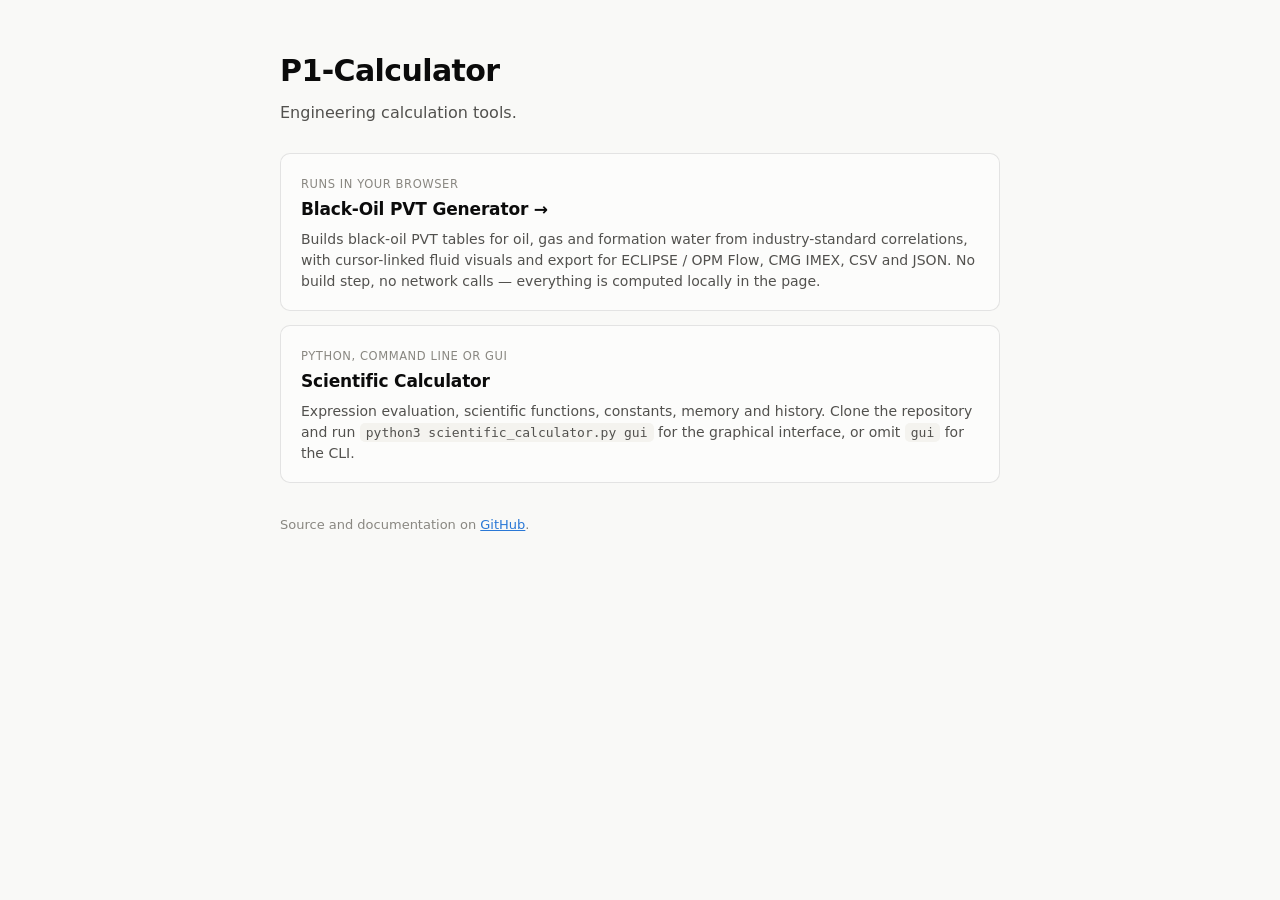
==== index.html @ a253b422 "Add GitHub Pages deployment - index.html: a small landing page at the repository root, so the site  " ====
<!DOCTYPE html>
<html lang="en">
<head>
<meta charset="utf-8">
<meta name="viewport" content="width=device-width, initial-scale=1">
<title>P1-Calculator</title>
<meta name="description" content="Engineering calculation tools: a black-oil PVT correlation generator and a scientific calculator.">
<link rel="stylesheet" href="pvt/css/app.css">
<style>
  .home { max-width: 760px; margin: 0 auto; padding: 48px 20px 64px; }
  .home h1 { font-size: 30px; letter-spacing: -0.02em; }
  .home > p.lede { color: var(--text-secondary); margin-top: 8px; font-size: 16px; }
  .cards { display: grid; gap: 14px; margin-top: 28px; }
  .card {
    display: block; background: var(--surface-1); border: 1px solid var(--border);
    border-radius: var(--radius); padding: 18px 20px; text-decoration: none; color: inherit;
  }
  a.card:hover { border-color: var(--accent); }
  .card h2 { font-size: 17px; }
  .card p { color: var(--text-secondary); font-size: 14px; margin-top: 6px; }
  .card code {
    font-family: var(--mono); font-size: 13px; background: var(--surface-2);
    padding: 2px 6px; border-radius: 5px;
  }
  .tag {
    display: inline-block; font-size: 11.5px; letter-spacing: 0.05em; text-transform: uppercase;
    color: var(--text-muted); margin-bottom: 4px;
  }
  .home footer { margin-top: 32px; color: var(--text-muted); font-size: 13px; }
</style>
</head>
<body>
<main class="home">
  <h1>P1-Calculator</h1>
  <p class="lede">Engineering calculation tools.</p>

  <div class="cards">
    <a class="card" href="pvt/">
      <span class="tag">Runs in your browser</span>
      <h2>Black-Oil PVT Generator &rarr;</h2>
      <p>
        Builds black-oil PVT tables for oil, gas and formation water from industry-standard
        correlations, with cursor-linked fluid visuals and export for ECLIPSE / OPM Flow,
        CMG IMEX, CSV and JSON. No build step, no network calls &mdash; everything is
        computed locally in the page.
      </p>
    </a>

    <div class="card">
      <span class="tag">Python, command line or GUI</span>
      <h2>Scientific Calculator</h2>
      <p>
        Expression evaluation, scientific functions, constants, memory and history.
        Clone the repository and run <code>python3 scientific_calculator.py gui</code>
        for the graphical interface, or omit <code>gui</code> for the CLI.
      </p>
    </div>
  </div>

  <footer>
    Source and documentation on
    <a href="https://github.com/authorankaj-glitch/P1-Calculator">GitHub</a>.
  </footer>
</main>
</body>
</html>
---- pvt/css/app.css ----
/* ------------------------------------------------------------------ *
 * Black-oil PVT tool -- styles
 * Colour tokens follow a validated categorical palette; the dark set is
 * stepped for the dark surface rather than flipped from the light one.
 * ------------------------------------------------------------------ */
:root {
  color-scheme: light;
  --surface-1: #fcfcfb;
  --surface-2: #f4f3ef;
  --page: #f9f9f7;
  --text-primary: #0b0b0b;
  --text-secondary: #52514e;
  --text-muted: #898781;
  --grid: #e1e0d9;
  --axis: #c3c2b7;
  --border: rgba(11, 11, 11, 0.10);
  --accent: #2a78d6;
  --accent-ink: #ffffff;
  --warning: #fab219;
  --critical: #d03b3b;
  --good: #0ca30c;
  --slot-1: #2a78d6;  /* oil     */
  --slot-2: #eb6834;  /* gas     */
  --slot-3: #1baf7a;  /* water   */
  --slot-4: #eda100;
  --slot-5: #e87ba4;
  --slot-6: #008300;
  --slot-7: #4a3aa7;
  --slot-8: #e34948;
  --radius: 10px;
  --mono: ui-monospace, SFMono-Regular, Menlo, Consolas, monospace;
}
@media (prefers-color-scheme: dark) {
  :root:where(:not([data-theme="light"])) {
    color-scheme: dark;
    --surface-1: #1a1a19;
    --surface-2: #232321;
    --page: #0d0d0d;
    --text-primary: #ffffff;
    --text-secondary: #c3c2b7;
    --text-muted: #898781;
    --grid: #2c2c2a;
    --axis: #383835;
    --border: rgba(255, 255, 255, 0.10);
    --accent: #3987e5;
    --slot-1: #3987e5;
    --slot-2: #d95926;
    --slot-3: #199e70;
    --slot-4: #c98500;
    --slot-5: #d55181;
    --slot-6: #008300;
    --slot-7: #9085e9;
    --slot-8: #e66767;
  }
}
:root[data-theme="dark"] {
  color-scheme: dark;
  --surface-1: #1a1a19;
  --surface-2: #232321;
  --page: #0d0d0d;
  --text-primary: #ffffff;
  --text-secondary: #c3c2b7;
  --text-muted: #898781;
  --grid: #2c2c2a;
  --axis: #383835;
  --border: rgba(255, 255, 255, 0.10);
  --accent: #3987e5;
  --slot-1: #3987e5;
  --slot-2: #d95926;
  --slot-3: #199e70;
  --slot-4: #c98500;
  --slot-5: #d55181;
  --slot-6: #008300;
  --slot-7: #9085e9;
  --slot-8: #e66767;
}

* { box-sizing: border-box; }
html, body { margin: 0; padding: 0; }
body {
  background: var(--page);
  color: var(--text-primary);
  font: 15px/1.5 system-ui, -apple-system, "Segoe UI", sans-serif;
  -webkit-font-smoothing: antialiased;
}
h1, h2, h3, h4 { margin: 0; font-weight: 600; letter-spacing: -0.01em; }
p { margin: 0; }
a { color: var(--accent); }

/* ---------- header ---------- */
.topbar {
  display: flex; align-items: center; gap: 16px; flex-wrap: wrap;
  padding: 14px 20px;
  background: var(--surface-1);
  border-bottom: 1px solid var(--border);
  position: sticky; top: 0; z-index: 20;
}
.brand { display: flex; flex-direction: column; margin-right: auto; }
.brand h1 { font-size: 17px; }
.brand span { font-size: 12.5px; color: var(--text-secondary); }
.topbar-actions { display: flex; gap: 8px; align-items: center; }

/* ---------- controls ---------- */
button, select, input {
  font: inherit; color: inherit;
  background: var(--surface-1);
  border: 1px solid var(--border);
  border-radius: 8px;
  padding: 7px 10px;
}
input, select { width: 100%; }
input:focus-visible, select:focus-visible, button:focus-visible, svg:focus-visible {
  outline: 2px solid var(--accent); outline-offset: 2px;
}
button { cursor: pointer; background: var(--surface-2); white-space: nowrap; }
button:hover { border-color: var(--axis); }
button.primary { background: var(--accent); color: var(--accent-ink); border-color: transparent; font-weight: 600; }
button.ghost { background: transparent; }
.seg { display: inline-flex; border: 1px solid var(--border); border-radius: 8px; overflow: hidden; }
.seg button { border: 0; border-radius: 0; background: transparent; padding: 6px 12px; font-size: 13px; }
.seg button[aria-pressed="true"] { background: var(--accent); color: var(--accent-ink); font-weight: 600; }

/* ---------- layout ---------- */
.layout {
  display: grid; grid-template-columns: minmax(300px, 360px) minmax(0, 1fr);
  gap: 18px; padding: 18px 20px 48px; align-items: start;
  max-width: 1500px; margin: 0 auto;
}
@media (max-width: 960px) { .layout { grid-template-columns: 1fr; padding: 14px 16px 40px; } }

.panel {
  background: var(--surface-1);
  border: 1px solid var(--border);
  border-radius: var(--radius);
  padding: 14px;
}
.sidebar { position: sticky; top: 74px; max-height: calc(100vh - 92px); overflow-y: auto; }
@media (max-width: 960px) { .sidebar { position: static; max-height: none; } }

fieldset { border: 0; margin: 0 0 6px; padding: 0; }
fieldset > legend {
  font-size: 11.5px; font-weight: 700; letter-spacing: 0.07em; text-transform: uppercase;
  color: var(--text-muted); padding: 12px 0 8px;
}
.field { display: grid; grid-template-columns: 1fr 108px; gap: 8px; align-items: center; margin-bottom: 8px; }
.field > label { font-size: 13.5px; color: var(--text-secondary); }
.field.wide { grid-template-columns: 1fr; gap: 4px; }
.field .unit { font-size: 12px; color: var(--text-muted); }
.hint { font-size: 12px; color: var(--text-muted); margin: 2px 0 10px; }

/* ---------- tabs ---------- */
.tabs { display: flex; gap: 4px; flex-wrap: wrap; margin-bottom: 14px; }
.tabs button {
  background: transparent; border: 1px solid transparent; border-radius: 8px;
  padding: 7px 12px; color: var(--text-secondary); font-size: 14px;
}
.tabs button[aria-selected="true"] {
  background: var(--surface-1); border-color: var(--border);
  color: var(--text-primary); font-weight: 600;
}

/* ---------- stat tiles ---------- */
.tiles { display: grid; grid-template-columns: repeat(auto-fit, minmax(168px, 1fr)); gap: 10px; margin-bottom: 16px; }
.tile { background: var(--surface-1); border: 1px solid var(--border); border-radius: var(--radius); padding: 12px 14px; }
.tile .label { font-size: 12.5px; color: var(--text-secondary); }
.tile .value { font-size: 23px; font-weight: 600; margin-top: 2px; letter-spacing: -0.02em; white-space: nowrap; }
.tile .value small { font-size: 13px; font-weight: 500; color: var(--text-secondary); margin-left: 4px; }
.tile.hero .value { font-size: 40px; }

/* ---------- charts ---------- */
.chart-grid { display: grid; grid-template-columns: repeat(auto-fit, minmax(380px, 1fr)); gap: 14px; }
@media (max-width: 720px) { .chart-grid { grid-template-columns: 1fr; } }
.chart {
  background: var(--surface-1); border: 1px solid var(--border);
  border-radius: var(--radius); padding: 12px 12px 6px;
}
.chart-head h3 { font-size: 14.5px; }
.chart-sub { font-size: 12px; color: var(--text-secondary); margin-top: 2px; }
.chart-plot { position: relative; margin-top: 6px; }
.chart svg { display: block; width: 100%; height: auto; touch-action: none; }
.grid { stroke: var(--grid); stroke-width: 1; }
.axis { stroke: var(--axis); stroke-width: 1; }
.tick { fill: var(--text-muted); font-size: 11px; font-variant-numeric: tabular-nums; }
.axis-label { fill: var(--text-secondary); font-size: 11.5px; }
.marker-line { stroke: var(--axis); stroke-width: 1; }
.marker-label { fill: var(--text-secondary); font-size: 11px; font-weight: 600; }
.end-label { fill: var(--text-secondary); font-size: 11.5px; }
.crosshair { stroke: var(--axis); stroke-width: 1; pointer-events: none; }
.series-line { fill: none; stroke-width: 2; stroke-linejoin: round; stroke-linecap: round; }
.series-dot, .hover-dot { stroke: var(--surface-1); stroke-width: 2; pointer-events: none; }
.slot-1 { stroke: var(--slot-1); } .slot-1.series-dot, .slot-1.hover-dot { fill: var(--slot-1); }
.slot-2 { stroke: var(--slot-2); } .slot-2.series-dot, .slot-2.hover-dot { fill: var(--slot-2); }
.slot-3 { stroke: var(--slot-3); } .slot-3.series-dot, .slot-3.hover-dot { fill: var(--slot-3); }
.slot-4 { stroke: var(--slot-4); } .slot-4.series-dot, .slot-4.hover-dot { fill: var(--slot-4); }
.slot-5 { stroke: var(--slot-5); } .slot-5.series-dot, .slot-5.hover-dot { fill: var(--slot-5); }
.slot-6 { stroke: var(--slot-6); } .slot-6.series-dot, .slot-6.hover-dot { fill: var(--slot-6); }
.slot-7 { stroke: var(--slot-7); } .slot-7.series-dot, .slot-7.hover-dot { fill: var(--slot-7); }
.slot-8 { stroke: var(--slot-8); } .slot-8.series-dot, .slot-8.hover-dot { fill: var(--slot-8); }

.legend { display: flex; flex-wrap: wrap; gap: 6px 14px; list-style: none; margin: 8px 0 0; padding: 0; }
.legend li { display: flex; align-items: center; gap: 6px; font-size: 12px; color: var(--text-secondary); }
.legend-key { width: 14px; height: 2px; border-radius: 1px; display: inline-block; }
.legend-key.slot-1 { background: var(--slot-1); } .legend-key.slot-2 { background: var(--slot-2); }
.legend-key.slot-3 { background: var(--slot-3); } .legend-key.slot-4 { background: var(--slot-4); }
.legend-key.slot-5 { background: var(--slot-5); } .legend-key.slot-6 { background: var(--slot-6); }
.legend-key.slot-7 { background: var(--slot-7); } .legend-key.slot-8 { background: var(--slot-8); }

.chart-tip {
  position: absolute; pointer-events: none; z-index: 5;
  background: var(--surface-1); border: 1px solid var(--border);
  border-radius: 8px; padding: 7px 9px; min-width: 150px;
  box-shadow: 0 6px 20px rgba(0, 0, 0, 0.14);
  font-size: 12px;
}
.tip-head { color: var(--text-secondary); margin-bottom: 4px; font-variant-numeric: tabular-nums; }
.tip-row { display: flex; align-items: center; gap: 6px; }
.tip-row strong { font-variant-numeric: tabular-nums; }
.tip-name { color: var(--text-secondary); }
.tip-key { width: 12px; height: 2px; border-radius: 1px; }
.tip-key.slot-1 { background: var(--slot-1); } .tip-key.slot-2 { background: var(--slot-2); }
.tip-key.slot-3 { background: var(--slot-3); } .tip-key.slot-4 { background: var(--slot-4); }
.tip-key.slot-5 { background: var(--slot-5); } .tip-key.slot-6 { background: var(--slot-6); }
.tip-key.slot-7 { background: var(--slot-7); } .tip-key.slot-8 { background: var(--slot-8); }

/* ---------- tables ---------- */
.table-wrap { overflow-x: auto; border: 1px solid var(--border); border-radius: var(--radius); background: var(--surface-1); }
table { border-collapse: collapse; width: 100%; font-size: 13px; }
th, td { padding: 7px 10px; text-align: right; white-space: nowrap; font-variant-numeric: tabular-nums; }
th {
  position: sticky; top: 0; background: var(--surface-2); color: var(--text-secondary);
  font-weight: 600; font-size: 11.5px; text-align: right; border-bottom: 1px solid var(--border);
}
th:first-child, td:first-child { text-align: left; }
tbody tr:nth-child(even) { background: color-mix(in srgb, var(--surface-2) 55%, transparent); }
tbody tr.is-pb { box-shadow: inset 2px 0 0 var(--accent); }
tbody tr.is-pb td { font-weight: 600; }
caption { caption-side: top; text-align: left; padding: 10px; color: var(--text-secondary); font-size: 12.5px; }

/* ---------- notices ---------- */
.notice {
  display: flex; gap: 10px; align-items: flex-start;
  border: 1px solid var(--border); border-radius: var(--radius);
  padding: 10px 12px; margin-bottom: 10px; font-size: 13px;
  background: var(--surface-1); color: var(--text-secondary);
}
.notice .icon { flex: none; font-weight: 700; }
.notice.warn { border-left: 3px solid var(--warning); }
.notice.error { border-left: 3px solid var(--critical); color: var(--text-primary); }
.notice.info { border-left: 3px solid var(--accent); }
.notice.ok { border-left: 3px solid var(--good); }

/* ---------- export ---------- */
.export-bar { display: flex; gap: 10px; flex-wrap: wrap; align-items: end; margin-bottom: 12px; }
.export-bar .field { margin: 0; grid-template-columns: 1fr; width: 190px; }
pre.preview {
  background: var(--surface-1); border: 1px solid var(--border); border-radius: var(--radius);
  padding: 12px; overflow: auto; max-height: 62vh; font-family: var(--mono);
  font-size: 12px; line-height: 1.45; color: var(--text-primary); margin: 0;
}
.sr-only {
  position: absolute; width: 1px; height: 1px; padding: 0; margin: -1px;
  overflow: hidden; clip: rect(0 0 0 0); white-space: nowrap; border: 0;
}
footer.foot { color: var(--text-muted); font-size: 12px; padding: 0 20px 28px; max-width: 1500px; margin: 0 auto; }

/* ------------------------------------------------------------------ *
 * Cursor-linked fluid visuals
 * ------------------------------------------------------------------ */
.cursor-bar {
  display: flex; align-items: center; gap: 12px; flex-wrap: wrap;
  background: var(--surface-1); border: 1px solid var(--border);
  border-radius: var(--radius); padding: 10px 14px; margin-bottom: 14px;
}
.cursor-bar label { font-size: 13px; color: var(--text-secondary); white-space: nowrap; }
.cursor-bar input[type="range"] { flex: 1 1 220px; min-width: 160px; accent-color: var(--accent); padding: 0; }
.cursor-bar output {
  font-variant-numeric: tabular-nums; font-weight: 600; min-width: 128px;
  font-size: 14px;
}
.cursor-bar .state-chip {
  font-size: 12px; padding: 3px 9px; border-radius: 999px;
  border: 1px solid var(--border); color: var(--text-secondary); white-space: nowrap;
}
.cursor-bar .state-chip.two-phase { border-color: var(--slot-2); color: var(--slot-2); }

.barrel-wrap, .phase-wrap { margin-top: 6px; }
.barrel-svg, .phase-svg { display: block; width: 100%; height: auto; }
.phase-svg { cursor: ns-resize; touch-action: none; }

/* barrel */
.barrel-oil { fill: var(--slot-1); opacity: 0.85; }
.barrel-gas { fill: var(--slot-2); opacity: 0.22; }
.gas-specks circle { fill: var(--slot-2); opacity: 0.55; }
.barrel-shell, .barrel-rim { fill: none; stroke: var(--axis); stroke-width: 2; }
.barrel-hoops path { fill: none; stroke: var(--axis); stroke-width: 3.5; opacity: 0.4; }
.barrel-meniscus { fill: none; stroke: var(--slot-2); stroke-width: 2; }
.speck { fill: var(--slot-2); }
.bubble circle { fill: var(--slot-2); opacity: 0.8; }
.bubble { animation-name: bubble-rise; animation-timing-function: linear; animation-iteration-count: infinite; }
@keyframes bubble-rise {
  from { transform: translateY(292px); opacity: 0; }
  12%  { opacity: 1; }
  88%  { opacity: 1; }
  to   { transform: translateY(34px); opacity: 0; }
}
@media (prefers-reduced-motion: reduce) {
  .bubble { animation: none; transform: translateY(var(--y, 160px)); }
}
.barrel-label { fill: var(--text-primary); font-size: 13px; font-weight: 600; }
.barrel-sublabel { fill: var(--text-secondary); font-size: 11.5px; }
.barrel-state { fill: var(--text-secondary); font-size: 12px; }
.key-swatch.key-oil { fill: var(--slot-1); }
.key-swatch.key-gas { fill: var(--slot-2); }

.readout { display: grid; grid-template-columns: 1fr auto; gap: 3px 12px; margin: 4px 0 8px; }
.readout dt { font-size: 12.5px; color: var(--text-secondary); }
.readout dd { margin: 0; font-size: 12.5px; font-variant-numeric: tabular-nums; text-align: right; }

/* phase diagram */
.phase-fill { fill: var(--slot-1); opacity: 0.10; }
.bubble-line { fill: none; stroke: var(--slot-1); stroke-width: 2; stroke-linejoin: round; }
.dew-line { fill: none; stroke: var(--slot-2); stroke-width: 2; stroke-linejoin: round; }
.quality-line { fill: none; stroke: var(--text-muted); stroke-width: 1; opacity: 0.5; }
.quality-label { fill: var(--text-muted); font-size: 10px; }
.critical-dot { fill: var(--text-primary); stroke: var(--surface-1); stroke-width: 2; }
.phase-annot { fill: var(--text-secondary); font-size: 11px; }
.region-label { fill: var(--text-secondary); font-size: 12px; font-weight: 600; }
.region-sublabel { fill: var(--text-muted); font-size: 11px; }
.isotherm { stroke: var(--axis); stroke-width: 1; }
.isotherm-track { stroke: var(--text-muted); stroke-width: 5; opacity: 0.22; stroke-linecap: round; }
.pb-dot { fill: var(--text-secondary); stroke: var(--surface-1); stroke-width: 2; }
.cursor-dot { stroke: var(--surface-1); stroke-width: 2; }
.cursor-dot.is-liquid { fill: var(--slot-1); }
.cursor-dot.is-twophase { fill: var(--slot-2); }
.cursor-halo { stroke: none; opacity: 0.22; }
.cursor-halo.is-liquid { fill: var(--slot-1); }
.cursor-halo.is-twophase { fill: var(--slot-2); }
.cursor-chip { fill: var(--surface-1); }
.cursor-label { fill: var(--text-primary); font-size: 12.5px; font-weight: 600; font-variant-numeric: tabular-nums; }
.cursor-sublabel { fill: var(--text-secondary); font-size: 11px; }
.legend-key.key-bubble-line { background: var(--slot-1); }
.legend-key.key-dew-line { background: var(--slot-2); }
.legend-key.key-quality-line { background: var(--text-muted); }
.phase-note { margin-top: 6px; }
/* labels sitting on the filled envelope get a surface-coloured halo so they
   stay legible without a box */
.halo-text { paint-order: stroke; stroke: var(--surface-1); stroke-width: 3.5; stroke-linejoin: round; }
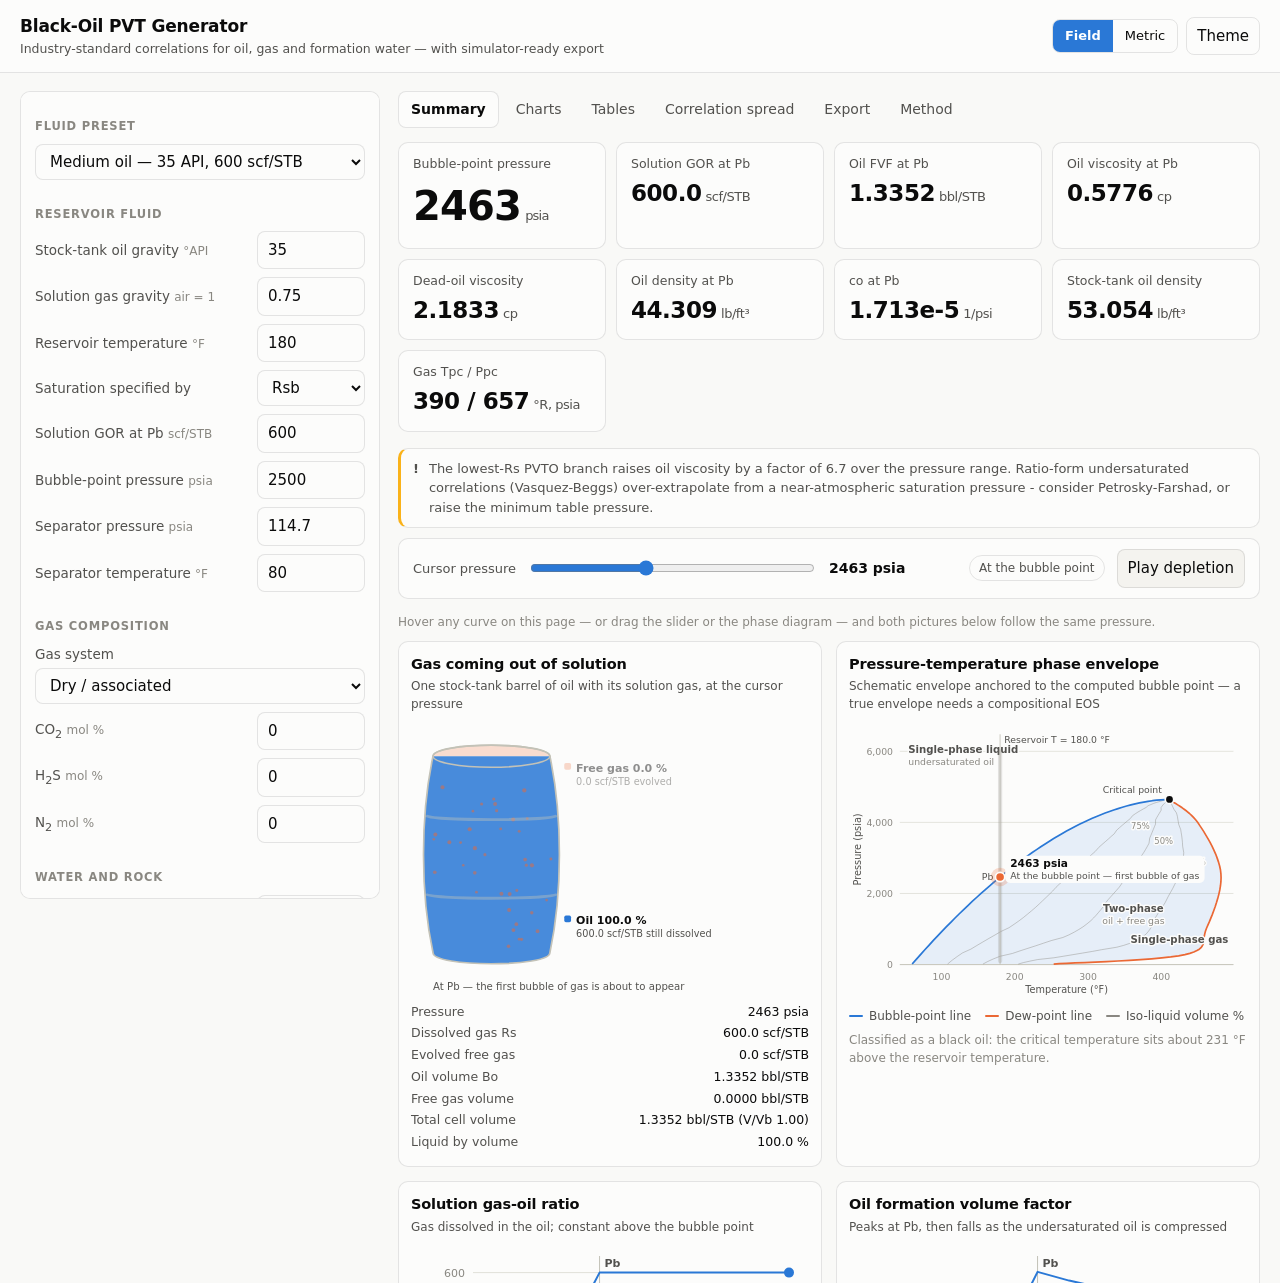
==== commit 2c87dbb4: "Remove the scientific calculator and refocus the repository on PVT The repository is being renamed t" ====
--- a/index.html
+++ b/index.html
@@ -3,64 +3,22 @@
 <head>
 <meta charset="utf-8">
 <meta name="viewport" content="width=device-width, initial-scale=1">
-<title>P1-Calculator</title>
-<meta name="description" content="Engineering calculation tools: a black-oil PVT correlation generator and a scientific calculator.">
+<title>PVT Correlation Generator</title>
+<meta name="description" content="Black-oil PVT correlation generator for oil, gas and formation water, with simulator-ready export.">
+<meta http-equiv="refresh" content="0; url=pvt/">
+<link rel="canonical" href="pvt/">
 <link rel="stylesheet" href="pvt/css/app.css">
 <style>
-  .home { max-width: 760px; margin: 0 auto; padding: 48px 20px 64px; }
-  .home h1 { font-size: 30px; letter-spacing: -0.02em; }
-  .home > p.lede { color: var(--text-secondary); margin-top: 8px; font-size: 16px; }
-  .cards { display: grid; gap: 14px; margin-top: 28px; }
-  .card {
-    display: block; background: var(--surface-1); border: 1px solid var(--border);
-    border-radius: var(--radius); padding: 18px 20px; text-decoration: none; color: inherit;
-  }
-  a.card:hover { border-color: var(--accent); }
-  .card h2 { font-size: 17px; }
-  .card p { color: var(--text-secondary); font-size: 14px; margin-top: 6px; }
-  .card code {
-    font-family: var(--mono); font-size: 13px; background: var(--surface-2);
-    padding: 2px 6px; border-radius: 5px;
-  }
-  .tag {
-    display: inline-block; font-size: 11.5px; letter-spacing: 0.05em; text-transform: uppercase;
-    color: var(--text-muted); margin-bottom: 4px;
-  }
-  .home footer { margin-top: 32px; color: var(--text-muted); font-size: 13px; }
+  .redirect { max-width: 560px; margin: 0 auto; padding: 96px 20px; text-align: center; }
+  .redirect h1 { font-size: 22px; letter-spacing: -0.02em; }
+  .redirect p { color: var(--text-secondary); margin-top: 10px; }
+  .redirect a { font-weight: 600; }
 </style>
 </head>
 <body>
-<main class="home">
-  <h1>P1-Calculator</h1>
-  <p class="lede">Engineering calculation tools.</p>
-
-  <div class="cards">
-    <a class="card" href="pvt/">
-      <span class="tag">Runs in your browser</span>
-      <h2>Black-Oil PVT Generator &rarr;</h2>
-      <p>
-        Builds black-oil PVT tables for oil, gas and formation water from industry-standard
-        correlations, with cursor-linked fluid visuals and export for ECLIPSE / OPM Flow,
-        CMG IMEX, CSV and JSON. No build step, no network calls &mdash; everything is
-        computed locally in the page.
-      </p>
-    </a>
-
-    <div class="card">
-      <span class="tag">Python, command line or GUI</span>
-      <h2>Scientific Calculator</h2>
-      <p>
-        Expression evaluation, scientific functions, constants, memory and history.
-        Clone the repository and run <code>python3 scientific_calculator.py gui</code>
-        for the graphical interface, or omit <code>gui</code> for the CLI.
-      </p>
-    </div>
-  </div>
-
-  <footer>
-    Source and documentation on
-    <a href="https://github.com/authorankaj-glitch/P1-Calculator">GitHub</a>.
-  </footer>
+<main class="redirect">
+  <h1>PVT Correlation Generator</h1>
+  <p>Taking you to the tool&hellip; if nothing happens, <a href="pvt/">open it here</a>.</p>
 </main>
 </body>
 </html>
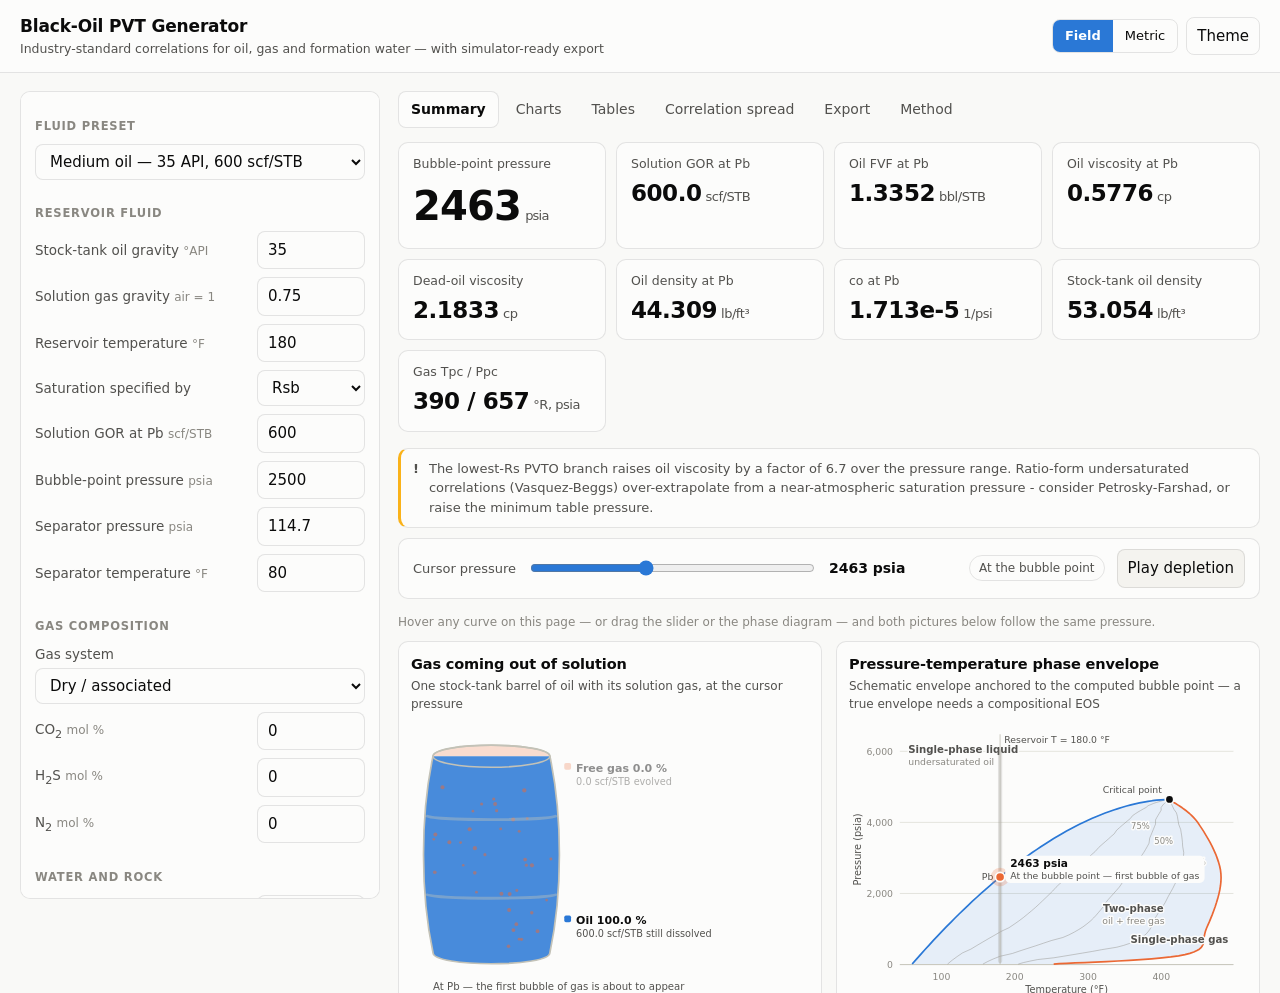
==== commit 48b2dd51: "Name the project Black-Oil PVT Generator throughout The page already carried that name; the reposito" ====
--- a/index.html
+++ b/index.html
@@ -3,7 +3,7 @@
 <head>
 <meta charset="utf-8">
 <meta name="viewport" content="width=device-width, initial-scale=1">
-<title>PVT Correlation Generator</title>
+<title>Black-Oil PVT Generator</title>
 <meta name="description" content="Black-oil PVT correlation generator for oil, gas and formation water, with simulator-ready export.">
 <meta http-equiv="refresh" content="0; url=pvt/">
 <link rel="canonical" href="pvt/">
@@ -17,7 +17,7 @@
 </head>
 <body>
 <main class="redirect">
-  <h1>PVT Correlation Generator</h1>
+  <h1>Black-Oil PVT Generator</h1>
   <p>Taking you to the tool&hellip; if nothing happens, <a href="pvt/">open it here</a>.</p>
 </main>
 </body>
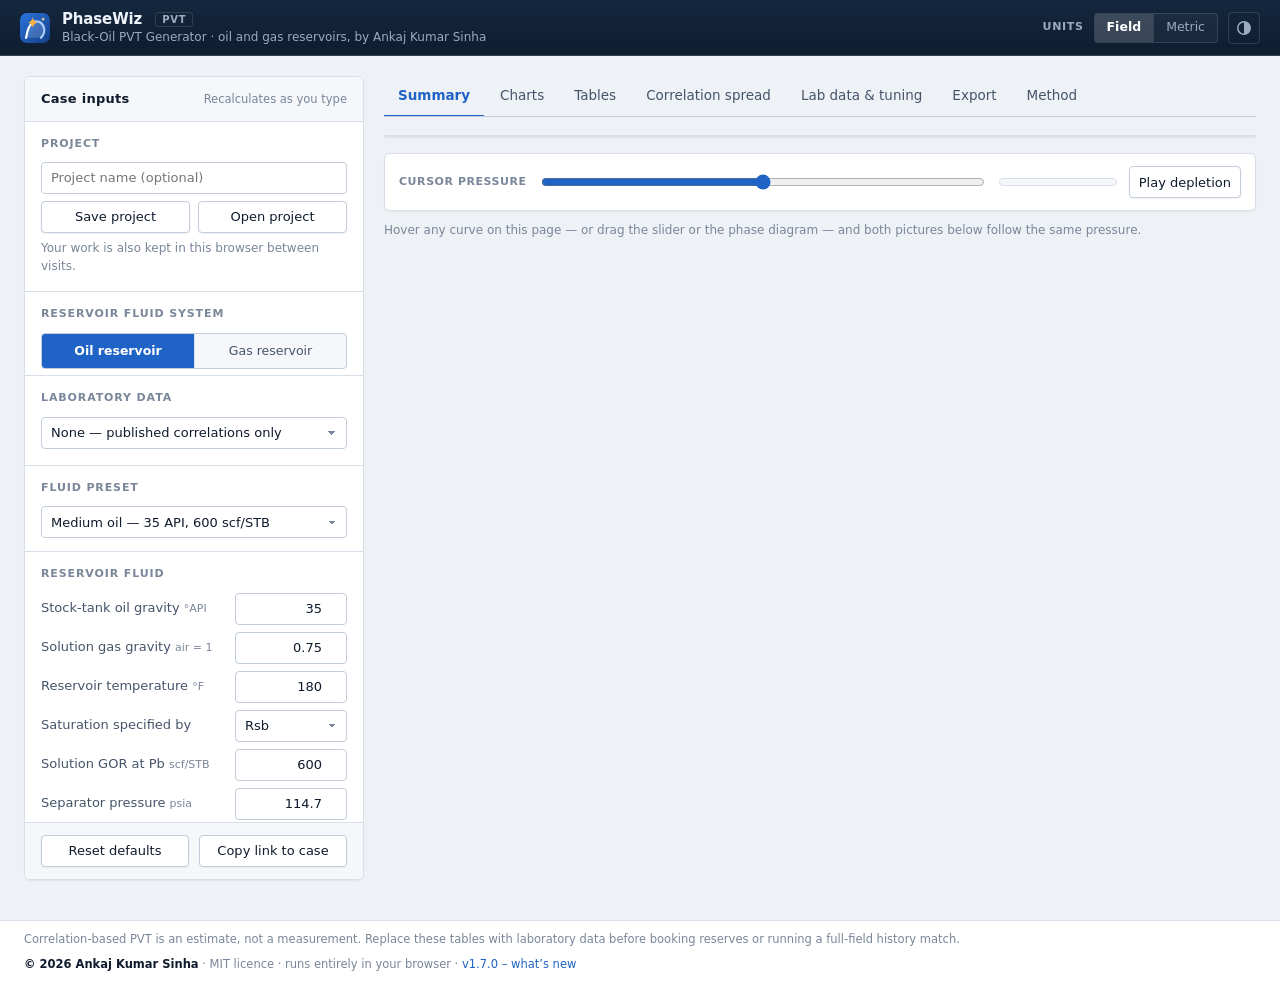
==== commit d2331a4d: "Rename to PhaseWiz with a new logo (v1.7.0) - The tool is PhaseWiz, with "Black-Oil PVT Generator" a" ====
--- a/index.html
+++ b/index.html
@@ -3,13 +3,15 @@
 <head>
 <meta charset="utf-8">
 <meta name="viewport" content="width=device-width, initial-scale=1">
-<title>Black-Oil PVT Generator</title>
+<title>PhaseWiz – Black-Oil PVT Generator</title>
 <meta name="description" content="Black-oil PVT correlation generator for oil, gas and formation water, with simulator-ready export.">
 <meta http-equiv="refresh" content="0; url=pvt/">
 <link rel="canonical" href="pvt/">
+<link rel="icon" type="image/svg+xml" href="pvt/favicon.svg">
 <link rel="stylesheet" href="pvt/css/app.css">
 <style>
   .redirect { max-width: 560px; margin: 0 auto; padding: 96px 20px; text-align: center; }
+  .redirect img { display: block; margin: 0 auto 14px; }
   .redirect h1 { font-size: 22px; letter-spacing: -0.02em; }
   .redirect p { color: var(--text-secondary); margin-top: 10px; }
   .redirect a { font-weight: 600; }
@@ -17,7 +19,9 @@
 </head>
 <body>
 <main class="redirect">
-  <h1>Black-Oil PVT Generator</h1>
+  <img src="pvt/favicon.svg" width="56" height="56" alt="">
+  <h1>PhaseWiz</h1>
+  <p>Black-Oil PVT Generator</p>
   <p>Taking you to the tool&hellip; if nothing happens, <a href="pvt/">open it here</a>.</p>
 </main>
 </body>
--- a/pvt/css/app.css
+++ b/pvt/css/app.css
@@ -1,24 +1,43 @@
 /* ------------------------------------------------------------------ *
  * Black-oil PVT tool -- styles
- * Colour tokens follow a validated categorical palette; the dark set is
- * stepped for the dark surface rather than flipped from the light one.
+ *
+ * Engineering-software look: a dark brand bar, a cool slate neutral
+ * scale, crisp 1px borders, compact controls and tabular numerals.
+ * The chart colour slots follow a validated categorical palette; the
+ * dark set is stepped for the dark surface rather than flipped from
+ * the light one. UI chrome (accent, brand bar) is separate from the
+ * chart slots so restyling the frame never changes a data colour.
  * ------------------------------------------------------------------ */
 :root {
   color-scheme: light;
-  --surface-1: #fcfcfb;
-  --surface-2: #f4f3ef;
-  --page: #f9f9f7;
-  --text-primary: #0b0b0b;
-  --text-secondary: #52514e;
-  --text-muted: #898781;
-  --grid: #e1e0d9;
-  --axis: #c3c2b7;
-  --border: rgba(11, 11, 11, 0.10);
-  --accent: #2a78d6;
+  /* neutrals (cool slate) */
+  --page: #eef1f5;
+  --surface-1: #ffffff;
+  --surface-2: #f5f7fa;
+  --surface-3: #e9edf3;
+  --text-primary: #0f1b2d;
+  --text-secondary: #46546a;
+  --text-muted: #7a8699;
+  --grid: #e4e9f0;
+  --axis: #c1cad6;
+  --border: #d9dfe8;
+  --border-strong: #c3ccd9;
+  /* UI accent */
+  --accent: #1f63c6;
+  --accent-hover: #1a55ab;
   --accent-ink: #ffffff;
-  --warning: #fab219;
+  --accent-soft: rgba(31, 99, 198, 0.10);
+  /* brand bar (stays dark in both themes) */
+  --brand-bg: #0e1c2f;
+  --brand-bg-2: #15283f;
+  --brand-ink: #eef3fa;
+  --brand-muted: #9aabc2;
+  --brand-line: rgba(255, 255, 255, 0.12);
+  /* status */
+  --warning: #e0a100;
   --critical: #d03b3b;
-  --good: #0ca30c;
+  --good: #16924a;
+  /* chart slots */
   --slot-1: #2a78d6;  /* oil     */
   --slot-2: #eb6834;  /* gas     */
   --slot-3: #1baf7a;  /* water   */
@@ -27,22 +46,39 @@
   --slot-6: #008300;
   --slot-7: #4a3aa7;
   --slot-8: #e34948;
-  --radius: 10px;
-  --mono: ui-monospace, SFMono-Regular, Menlo, Consolas, monospace;
+  /* shape */
+  --radius: 6px;
+  --radius-sm: 4px;
+  --shadow-1: 0 1px 2px rgba(15, 27, 45, 0.06);
+  --shadow-2: 0 8px 24px rgba(15, 27, 45, 0.14);
+  --topbar-h: 56px;
+  --control-h: 32px;
+  --sans: "Inter", "Segoe UI Variable", "Segoe UI", system-ui, -apple-system, "Helvetica Neue", Arial, sans-serif;
+  --mono: ui-monospace, "SF Mono", SFMono-Regular, Menlo, Consolas, monospace;
 }
 @media (prefers-color-scheme: dark) {
   :root:where(:not([data-theme="light"])) {
     color-scheme: dark;
-    --surface-1: #1a1a19;
-    --surface-2: #232321;
-    --page: #0d0d0d;
-    --text-primary: #ffffff;
-    --text-secondary: #c3c2b7;
-    --text-muted: #898781;
-    --grid: #2c2c2a;
-    --axis: #383835;
-    --border: rgba(255, 255, 255, 0.10);
-    --accent: #3987e5;
+    --page: #0a1018;
+    --surface-1: #111923;
+    --surface-2: #16202c;
+    --surface-3: #1c2735;
+    --text-primary: #e8edf4;
+    --text-secondary: #aab5c4;
+    --text-muted: #768396;
+    --grid: #1d2733;
+    --axis: #344255;
+    --border: #233042;
+    --border-strong: #2f3e53;
+    --accent: #4a90e8;
+    --accent-hover: #6aa4ee;
+    --accent-ink: #06121f;
+    --accent-soft: rgba(74, 144, 232, 0.14);
+    --brand-bg: #060b12;
+    --brand-bg-2: #0d1520;
+    --brand-line: rgba(255, 255, 255, 0.09);
+    --shadow-1: 0 1px 2px rgba(0, 0, 0, 0.4);
+    --shadow-2: 0 10px 28px rgba(0, 0, 0, 0.5);
     --slot-1: #3987e5;
     --slot-2: #d95926;
     --slot-3: #199e70;
@@ -55,16 +91,26 @@
 }
 :root[data-theme="dark"] {
   color-scheme: dark;
-  --surface-1: #1a1a19;
-  --surface-2: #232321;
-  --page: #0d0d0d;
-  --text-primary: #ffffff;
-  --text-secondary: #c3c2b7;
-  --text-muted: #898781;
-  --grid: #2c2c2a;
-  --axis: #383835;
-  --border: rgba(255, 255, 255, 0.10);
-  --accent: #3987e5;
+  --page: #0a1018;
+  --surface-1: #111923;
+  --surface-2: #16202c;
+  --surface-3: #1c2735;
+  --text-primary: #e8edf4;
+  --text-secondary: #aab5c4;
+  --text-muted: #768396;
+  --grid: #1d2733;
+  --axis: #344255;
+  --border: #233042;
+  --border-strong: #2f3e53;
+  --accent: #4a90e8;
+  --accent-hover: #6aa4ee;
+  --accent-ink: #06121f;
+  --accent-soft: rgba(74, 144, 232, 0.14);
+  --brand-bg: #060b12;
+  --brand-bg-2: #0d1520;
+  --brand-line: rgba(255, 255, 255, 0.09);
+  --shadow-1: 0 1px 2px rgba(0, 0, 0, 0.4);
+  --shadow-2: 0 10px 28px rgba(0, 0, 0, 0.5);
   --slot-1: #3987e5;
   --slot-2: #d95926;
   --slot-3: #199e70;
@@ -76,116 +122,240 @@
 }
 
 * { box-sizing: border-box; }
+/* author display rules (.field is a grid) would otherwise override the hidden attribute */
+[hidden] { display: none !important; }
 html, body { margin: 0; padding: 0; }
 body {
   background: var(--page);
   color: var(--text-primary);
-  font: 15px/1.5 system-ui, -apple-system, "Segoe UI", sans-serif;
+  font: 14px/1.5 var(--sans);
+  font-feature-settings: "cv11", "ss01";
   -webkit-font-smoothing: antialiased;
+  -moz-osx-font-smoothing: grayscale;
 }
 h1, h2, h3, h4 { margin: 0; font-weight: 600; letter-spacing: -0.01em; }
 p { margin: 0; }
 a { color: var(--accent); }
-
-/* ---------- header ---------- */
+code { font-family: var(--mono); font-size: 0.92em; background: var(--surface-3); padding: 0 4px; border-radius: 3px; }
+::selection { background: var(--accent-soft); }
+
+/* ---------- brand bar ---------- */
 .topbar {
-  display: flex; align-items: center; gap: 16px; flex-wrap: wrap;
-  padding: 14px 20px;
-  background: var(--surface-1);
-  border-bottom: 1px solid var(--border);
+  display: flex; align-items: center; gap: 16px;
+  height: var(--topbar-h); padding: 0 20px;
+  background: linear-gradient(180deg, var(--brand-bg-2), var(--brand-bg));
+  color: var(--brand-ink);
+  border-bottom: 1px solid var(--brand-line);
   position: sticky; top: 0; z-index: 20;
 }
-.brand { display: flex; flex-direction: column; margin-right: auto; }
-.brand h1 { font-size: 17px; }
-.brand span { font-size: 12.5px; color: var(--text-secondary); }
-.topbar-actions { display: flex; gap: 8px; align-items: center; }
+.brand { display: flex; align-items: center; gap: 12px; margin-right: auto; min-width: 0; }
+.brand-mark { flex: none; width: 30px; height: 30px; display: block; }
+.brand-text { display: flex; flex-direction: column; min-width: 0; }
+.brand h1 { font-size: 15px; line-height: 1.2; color: var(--brand-ink); white-space: nowrap; }
+.brand h1 .brand-tag {
+  margin-left: 8px; padding: 1px 6px; border-radius: 3px; vertical-align: 1px;
+  font-size: 10px; font-weight: 700; letter-spacing: 0.08em;
+  color: var(--brand-muted); border: 1px solid var(--brand-line);
+}
+.brand-sub {
+  font-size: 12px; color: var(--brand-muted);
+  white-space: nowrap; overflow: hidden; text-overflow: ellipsis;
+}
+.topbar-actions { display: flex; gap: 10px; align-items: center; flex: none; }
+.topbar-label { font-size: 11px; font-weight: 600; letter-spacing: 0.06em; text-transform: uppercase; color: var(--brand-muted); }
+.topbar .seg { border-color: var(--brand-line); background: rgba(255, 255, 255, 0.04); }
+.topbar .seg button { color: var(--brand-muted); }
+.topbar .seg button:hover { color: var(--brand-ink); }
+.topbar .seg button[aria-pressed="true"] { background: rgba(255, 255, 255, 0.14); color: #ffffff; }
+.icon-btn {
+  display: inline-flex; align-items: center; justify-content: center;
+  width: var(--control-h); height: var(--control-h); padding: 0;
+}
+.topbar .icon-btn { background: transparent; border-color: var(--brand-line); color: var(--brand-muted); }
+.topbar .icon-btn:hover { color: var(--brand-ink); border-color: rgba(255, 255, 255, 0.3); }
+.icon-btn svg { width: 16px; height: 16px; display: block; }
+@media (max-width: 720px) {
+  .topbar { padding: 0 16px; gap: 10px; }
+  .brand-sub, .topbar-label, .brand h1 .brand-tag { display: none; }
+  .brand h1 { white-space: normal; font-size: 14px; }
+  .brand-mark { width: 26px; height: 26px; }
+}
 
 /* ---------- controls ---------- */
 button, select, input {
-  font: inherit; color: inherit;
+  font: inherit; font-size: 13px; color: inherit;
   background: var(--surface-1);
-  border: 1px solid var(--border);
-  border-radius: 8px;
-  padding: 7px 10px;
+  border: 1px solid var(--border-strong);
+  border-radius: var(--radius-sm);
+  padding: 5px 9px;
+  min-height: var(--control-h);
 }
 input, select { width: 100%; }
+input[type="number"] { text-align: right; font-variant-numeric: tabular-nums; }
+input:hover, select:hover { border-color: var(--text-muted); }
+input:focus, select:focus { border-color: var(--accent); }
 input:focus-visible, select:focus-visible, button:focus-visible, svg:focus-visible {
-  outline: 2px solid var(--accent); outline-offset: 2px;
-}
-button { cursor: pointer; background: var(--surface-2); white-space: nowrap; }
-button:hover { border-color: var(--axis); }
-button.primary { background: var(--accent); color: var(--accent-ink); border-color: transparent; font-weight: 600; }
-button.ghost { background: transparent; }
-.seg { display: inline-flex; border: 1px solid var(--border); border-radius: 8px; overflow: hidden; }
-.seg button { border: 0; border-radius: 0; background: transparent; padding: 6px 12px; font-size: 13px; }
+  outline: 2px solid var(--accent-soft); outline-offset: 0;
+  border-color: var(--accent); box-shadow: 0 0 0 3px var(--accent-soft);
+}
+button:focus-visible { outline: 2px solid var(--accent); outline-offset: 2px; box-shadow: none; }
+select {
+  appearance: none; -webkit-appearance: none;
+  padding-right: 28px;
+  background-image:
+    linear-gradient(45deg, transparent 50%, var(--text-muted) 50%),
+    linear-gradient(135deg, var(--text-muted) 50%, transparent 50%);
+  background-position: calc(100% - 14px) 52%, calc(100% - 10px) 52%;
+  background-size: 4px 4px, 4px 4px;
+  background-repeat: no-repeat;
+}
+button {
+  cursor: pointer; background: var(--surface-1); white-space: nowrap;
+  font-weight: 500; color: var(--text-primary);
+  box-shadow: var(--shadow-1);
+  transition: background-color .12s, border-color .12s, color .12s;
+}
+button:hover { background: var(--surface-2); border-color: var(--text-muted); }
+button.primary { background: var(--accent); color: var(--accent-ink); border-color: var(--accent); font-weight: 600; }
+button.primary:hover { background: var(--accent-hover); border-color: var(--accent-hover); }
+button.ghost { background: transparent; box-shadow: none; }
+button.ghost:hover { background: var(--surface-2); }
+.seg { display: inline-flex; border: 1px solid var(--border-strong); border-radius: var(--radius-sm); overflow: hidden; background: var(--surface-2); }
+.seg button {
+  border: 0; border-radius: 0; background: transparent; box-shadow: none;
+  padding: 4px 12px; min-height: 28px; font-size: 12.5px; color: var(--text-secondary);
+}
+.seg button + button { border-left: 1px solid var(--border); }
+.seg button:hover { background: var(--surface-3); }
 .seg button[aria-pressed="true"] { background: var(--accent); color: var(--accent-ink); font-weight: 600; }
+.topbar .seg button + button { border-left-color: var(--brand-line); }
 
 /* ---------- layout ---------- */
 .layout {
-  display: grid; grid-template-columns: minmax(300px, 360px) minmax(0, 1fr);
-  gap: 18px; padding: 18px 20px 48px; align-items: start;
-  max-width: 1500px; margin: 0 auto;
-}
-@media (max-width: 960px) { .layout { grid-template-columns: 1fr; padding: 14px 16px 40px; } }
+  display: grid; grid-template-columns: minmax(300px, 340px) minmax(0, 1fr);
+  gap: 20px; padding: 20px 24px 40px; align-items: start;
+  max-width: 1560px; margin: 0 auto;
+}
+@media (max-width: 960px) { .layout { grid-template-columns: minmax(0, 1fr); padding: 14px 16px 32px; gap: 16px; } }
+.layout > main { min-width: 0; }
 
 .panel {
   background: var(--surface-1);
   border: 1px solid var(--border);
   border-radius: var(--radius);
-  padding: 14px;
-}
-.sidebar { position: sticky; top: 74px; max-height: calc(100vh - 92px); overflow-y: auto; }
-@media (max-width: 960px) { .sidebar { position: static; max-height: none; } }
-
-fieldset { border: 0; margin: 0 0 6px; padding: 0; }
+  box-shadow: var(--shadow-1);
+  padding: 16px;
+}
+
+/* sidebar: a titled inputs panel with a pinned action row */
+.sidebar {
+  position: sticky; top: calc(var(--topbar-h) + 20px);
+  max-height: calc(100vh - var(--topbar-h) - 40px); overflow-y: auto;
+  padding: 0;
+  scrollbar-width: thin; scrollbar-color: var(--axis) transparent;
+}
+@media (max-width: 960px) {
+  .sidebar { position: static; max-height: none; }
+  .sidebar-head, .sidebar-actions { position: static; }
+}
+.sidebar-head {
+  display: flex; align-items: baseline; justify-content: space-between; gap: 8px;
+  padding: 12px 16px; border-bottom: 1px solid var(--border);
+  background: var(--surface-2);
+  position: sticky; top: 0; z-index: 2;
+}
+.sidebar-head h2 { font-size: 13px; font-weight: 700; letter-spacing: 0.02em; }
+.sidebar-head span { font-size: 11.5px; color: var(--text-muted); }
+.sidebar > fieldset { padding: 0 16px 6px; border-bottom: 1px solid var(--border); margin: 0; }
+.sidebar > fieldset:last-of-type { border-bottom: 0; }
+.sidebar > .hint { padding: 10px 16px 0; margin: 0; }
+.sidebar-actions {
+  position: sticky; bottom: 0; z-index: 2;
+  display: flex; gap: 8px; padding: 12px 16px; margin: 12px 0 0 !important;
+  background: var(--surface-2); border-top: 1px solid var(--border);
+}
+.sidebar-actions button { flex: 1 1 0; }
+
+fieldset { border: 0; margin: 0 0 6px; padding: 0; min-width: 0; }
 fieldset > legend {
-  font-size: 11.5px; font-weight: 700; letter-spacing: 0.07em; text-transform: uppercase;
-  color: var(--text-muted); padding: 12px 0 8px;
-}
-.field { display: grid; grid-template-columns: 1fr 108px; gap: 8px; align-items: center; margin-bottom: 8px; }
-.field > label { font-size: 13.5px; color: var(--text-secondary); }
+  width: 100%;
+  font-size: 11px; font-weight: 700; letter-spacing: 0.08em; text-transform: uppercase;
+  color: var(--text-muted); padding: 14px 0 10px;
+}
+.field { display: grid; grid-template-columns: 1fr 112px; gap: 10px; align-items: center; margin-bottom: 7px; }
+.field > label { font-size: 13px; color: var(--text-secondary); line-height: 1.3; }
 .field.wide { grid-template-columns: 1fr; gap: 4px; }
-.field .unit { font-size: 12px; color: var(--text-muted); }
-.hint { font-size: 12px; color: var(--text-muted); margin: 2px 0 10px; }
-
-/* ---------- tabs ---------- */
-.tabs { display: flex; gap: 4px; flex-wrap: wrap; margin-bottom: 14px; }
+.field.wide > label { font-size: 12px; }
+.field .unit {
+  font-size: 11px; color: var(--text-muted); white-space: nowrap;
+  font-variant-numeric: tabular-nums;
+}
+.hint { font-size: 12px; color: var(--text-muted); margin: 2px 0 10px; line-height: 1.5; }
+
+/* ---------- tabs: underline style on a toolbar strip ---------- */
+.tabs {
+  display: flex; gap: 2px; margin-bottom: 18px;
+  border-bottom: 1px solid var(--border-strong);
+  overflow-x: auto; scrollbar-width: none;
+}
+.tabs::-webkit-scrollbar { display: none; }
 .tabs button {
-  background: transparent; border: 1px solid transparent; border-radius: 8px;
-  padding: 7px 12px; color: var(--text-secondary); font-size: 14px;
-}
+  flex: none; background: transparent; border: 0; border-radius: 0; box-shadow: none;
+  padding: 9px 14px 10px; min-height: 0; margin-bottom: -1px;
+  color: var(--text-secondary); font-size: 13.5px; font-weight: 500;
+  border-bottom: 2px solid transparent;
+}
+.tabs button:hover { background: transparent; color: var(--text-primary); border-bottom-color: var(--axis); }
 .tabs button[aria-selected="true"] {
-  background: var(--surface-1); border-color: var(--border);
-  color: var(--text-primary); font-weight: 600;
-}
-
-/* ---------- stat tiles ---------- */
-.tiles { display: grid; grid-template-columns: repeat(auto-fit, minmax(168px, 1fr)); gap: 10px; margin-bottom: 16px; }
-.tile { background: var(--surface-1); border: 1px solid var(--border); border-radius: var(--radius); padding: 12px 14px; }
-.tile .label { font-size: 12.5px; color: var(--text-secondary); }
-.tile .value { font-size: 23px; font-weight: 600; margin-top: 2px; letter-spacing: -0.02em; white-space: nowrap; }
-.tile .value small { font-size: 13px; font-weight: 500; color: var(--text-secondary); margin-left: 4px; }
-.tile.hero .value { font-size: 40px; }
+  color: var(--accent); font-weight: 600; border-bottom-color: var(--accent);
+}
+
+/* ---------- KPI tiles ---------- */
+.tiles {
+  display: grid; grid-template-columns: repeat(auto-fill, minmax(176px, 1fr));
+  gap: 0; margin-bottom: 16px;
+  background: var(--surface-1); border: 1px solid var(--border);
+  border-radius: var(--radius); overflow: hidden; box-shadow: var(--shadow-1);
+}
+.tile {
+  background: var(--surface-1); padding: 12px 16px 13px; min-width: 0;
+  /* hairlines between cells; the ones on the outer edge sit under the frame */
+  box-shadow: 1px 0 0 var(--border), 0 1px 0 var(--border);
+}
+/* labels keep their case: property symbols (co, Tpc, Pb) and units must not be upper-cased */
+.tile .label { font-size: 12px; font-weight: 500; color: var(--text-secondary); line-height: 1.35; }
+.tile .value {
+  font-size: 21px; font-weight: 600; margin-top: 4px; letter-spacing: -0.015em;
+  white-space: nowrap; font-variant-numeric: tabular-nums; color: var(--text-primary);
+}
+.tile .value small { font-size: 12px; font-weight: 500; color: var(--text-muted); margin-left: 5px; letter-spacing: 0; }
+.tile.hero { background: linear-gradient(180deg, var(--accent-soft), transparent 80%), var(--surface-1); box-shadow: inset 3px 0 0 var(--accent), 1px 0 0 var(--border), 0 1px 0 var(--border); }
+.tile.hero .label { color: var(--accent); font-weight: 600; }
+.tile.hero .value { font-size: 26px; }
 
 /* ---------- charts ---------- */
-.chart-grid { display: grid; grid-template-columns: repeat(auto-fit, minmax(380px, 1fr)); gap: 14px; }
+.chart-grid { display: grid; grid-template-columns: repeat(auto-fit, minmax(380px, 1fr)); gap: 16px; }
 @media (max-width: 720px) { .chart-grid { grid-template-columns: 1fr; } }
 .chart {
   background: var(--surface-1); border: 1px solid var(--border);
-  border-radius: var(--radius); padding: 12px 12px 6px;
-}
-.chart-head h3 { font-size: 14.5px; }
-.chart-sub { font-size: 12px; color: var(--text-secondary); margin-top: 2px; }
+  border-radius: var(--radius); padding: 0 14px 10px; box-shadow: var(--shadow-1);
+}
+.chart-head {
+  margin: 0 -14px 4px; padding: 11px 14px 10px;
+  border-bottom: 1px solid var(--border);
+}
+.chart-head h3 { font-size: 13.5px; }
+.chart-sub { font-size: 11.5px; color: var(--text-muted); margin-top: 2px; }
 .chart-plot { position: relative; margin-top: 6px; }
 .chart svg { display: block; width: 100%; height: auto; touch-action: none; }
 .grid { stroke: var(--grid); stroke-width: 1; }
 .axis { stroke: var(--axis); stroke-width: 1; }
 .tick { fill: var(--text-muted); font-size: 11px; font-variant-numeric: tabular-nums; }
 .axis-label { fill: var(--text-secondary); font-size: 11.5px; }
-.marker-line { stroke: var(--axis); stroke-width: 1; }
+.marker-line { stroke: var(--axis); stroke-width: 1; stroke-dasharray: 3 3; }
 .marker-label { fill: var(--text-secondary); font-size: 11px; font-weight: 600; }
 .end-label { fill: var(--text-secondary); font-size: 11.5px; }
-.crosshair { stroke: var(--axis); stroke-width: 1; pointer-events: none; }
+.crosshair { stroke: var(--text-muted); stroke-width: 1; pointer-events: none; opacity: 0.6; }
 .series-line { fill: none; stroke-width: 2; stroke-linejoin: round; stroke-linecap: round; }
 .series-dot, .hover-dot { stroke: var(--surface-1); stroke-width: 2; pointer-events: none; }
 .slot-1 { stroke: var(--slot-1); } .slot-1.series-dot, .slot-1.hover-dot { fill: var(--slot-1); }
@@ -207,12 +377,12 @@
 
 .chart-tip {
   position: absolute; pointer-events: none; z-index: 5;
-  background: var(--surface-1); border: 1px solid var(--border);
-  border-radius: 8px; padding: 7px 9px; min-width: 150px;
-  box-shadow: 0 6px 20px rgba(0, 0, 0, 0.14);
+  background: var(--surface-1); border: 1px solid var(--border-strong);
+  border-radius: var(--radius-sm); padding: 7px 10px; min-width: 150px;
+  box-shadow: var(--shadow-2);
   font-size: 12px;
 }
-.tip-head { color: var(--text-secondary); margin-bottom: 4px; font-variant-numeric: tabular-nums; }
+.tip-head { color: var(--text-muted); margin-bottom: 4px; font-variant-numeric: tabular-nums; font-weight: 600; }
 .tip-row { display: flex; align-items: center; gap: 6px; }
 .tip-row strong { font-variant-numeric: tabular-nums; }
 .tip-name { color: var(--text-secondary); }
@@ -223,45 +393,97 @@
 .tip-key.slot-7 { background: var(--slot-7); } .tip-key.slot-8 { background: var(--slot-8); }
 
 /* ---------- tables ---------- */
-.table-wrap { overflow-x: auto; border: 1px solid var(--border); border-radius: var(--radius); background: var(--surface-1); }
-table { border-collapse: collapse; width: 100%; font-size: 13px; }
-th, td { padding: 7px 10px; text-align: right; white-space: nowrap; font-variant-numeric: tabular-nums; }
+.table-wrap {
+  overflow-x: auto; border: 1px solid var(--border); border-radius: var(--radius);
+  background: var(--surface-1); box-shadow: var(--shadow-1);
+}
+table { border-collapse: collapse; width: 100%; font-size: 12.5px; }
+th, td { padding: 6px 12px; text-align: right; white-space: nowrap; font-variant-numeric: tabular-nums; }
+td { border-bottom: 1px solid var(--grid); }
+tbody tr:last-child td { border-bottom: 0; }
 th {
-  position: sticky; top: 0; background: var(--surface-2); color: var(--text-secondary);
-  font-weight: 600; font-size: 11.5px; text-align: right; border-bottom: 1px solid var(--border);
+  position: sticky; top: 0; z-index: 1; background: var(--surface-2); color: var(--text-muted);
+  font-weight: 600; font-size: 11.5px;
+  text-align: right; border-bottom: 1px solid var(--border-strong);
 }
 th:first-child, td:first-child { text-align: left; }
-tbody tr:nth-child(even) { background: color-mix(in srgb, var(--surface-2) 55%, transparent); }
-tbody tr.is-pb { box-shadow: inset 2px 0 0 var(--accent); }
+tbody tr:hover td { background: var(--accent-soft); }
+tbody tr.is-pb td { background: var(--accent-soft); }
+tbody tr.is-pb { box-shadow: inset 3px 0 0 var(--accent); }
 tbody tr.is-pb td { font-weight: 600; }
-caption { caption-side: top; text-align: left; padding: 10px; color: var(--text-secondary); font-size: 12.5px; }
+caption { caption-side: top; text-align: left; padding: 10px 12px; color: var(--text-secondary); font-size: 12.5px; font-weight: 600; }
 
 /* ---------- notices ---------- */
 .notice {
   display: flex; gap: 10px; align-items: flex-start;
   border: 1px solid var(--border); border-radius: var(--radius);
-  padding: 10px 12px; margin-bottom: 10px; font-size: 13px;
+  padding: 10px 14px; margin-bottom: 10px; font-size: 13px; line-height: 1.5;
   background: var(--surface-1); color: var(--text-secondary);
 }
-.notice .icon { flex: none; font-weight: 700; }
-.notice.warn { border-left: 3px solid var(--warning); }
-.notice.error { border-left: 3px solid var(--critical); color: var(--text-primary); }
-.notice.info { border-left: 3px solid var(--accent); }
-.notice.ok { border-left: 3px solid var(--good); }
+.notice .icon {
+  flex: none; width: 18px; height: 18px; margin-top: 1px; border-radius: 50%;
+  display: inline-flex; align-items: center; justify-content: center;
+  font-size: 11px; font-weight: 800; color: #ffffff; background: var(--text-muted);
+}
+.notice.warn { border-color: color-mix(in srgb, var(--warning) 45%, var(--border)); background: color-mix(in srgb, var(--warning) 8%, var(--surface-1)); }
+.notice.warn .icon { background: var(--warning); color: #1c1400; }
+.notice.error { border-color: color-mix(in srgb, var(--critical) 50%, var(--border)); background: color-mix(in srgb, var(--critical) 8%, var(--surface-1)); color: var(--text-primary); }
+.notice.error .icon { background: var(--critical); }
+.notice.info { border-color: color-mix(in srgb, var(--accent) 40%, var(--border)); background: color-mix(in srgb, var(--accent) 7%, var(--surface-1)); }
+.notice.info .icon { background: var(--accent); color: var(--accent-ink); }
+.notice.ok { border-color: color-mix(in srgb, var(--good) 40%, var(--border)); background: color-mix(in srgb, var(--good) 7%, var(--surface-1)); }
+.notice.ok .icon { background: var(--good); }
 
 /* ---------- export ---------- */
 .export-bar { display: flex; gap: 10px; flex-wrap: wrap; align-items: end; margin-bottom: 12px; }
-.export-bar .field { margin: 0; grid-template-columns: 1fr; width: 190px; }
+.export-bar .field { margin: 0; grid-template-columns: 1fr; width: 200px; gap: 4px; }
+.export-bar .field > label { font-size: 11px; font-weight: 600; letter-spacing: 0.05em; text-transform: uppercase; color: var(--text-muted); }
+/* PDF report: its own panel with its own button, above the deck exports */
+.pdf-opts { margin: 0 0 18px; padding: 12px 14px; border: 1px solid var(--grid); border-radius: 8px; background: var(--surface-2); }
+.pdf-opts .hint { margin: 0 0 10px; }
+.pdf-head { display: flex; gap: 16px; align-items: flex-start; justify-content: space-between; }
+.pdf-head h3, .export-head { margin: 0 0 6px; font-size: 15px; }
+.pdf-head .hint { max-width: 72ch; }
+.pdf-btn { flex: none; white-space: nowrap; }
+.pdf-opts .export-bar .field.narrow { width: 160px; }
+.pdf-outline { margin-top: 10px; }
+.pdf-outline summary { cursor: pointer; font-size: 13px; color: var(--text-muted); }
+.pdf-outline pre.preview { margin: 8px 0 0; max-height: 40vh; }
+@media (max-width: 640px) { .pdf-head { flex-direction: column; } .pdf-btn { width: 100%; } }
+.pdf-opts .export-bar { margin-bottom: 10px; }
+.pdf-opts .export-bar .field { width: 260px; }
+.pdf-sections { display: flex; flex-wrap: wrap; gap: 8px 20px; }
+.pdf-sections .switch { font-size: 13px; }
 pre.preview {
-  background: var(--surface-1); border: 1px solid var(--border); border-radius: var(--radius);
-  padding: 12px; overflow: auto; max-height: 62vh; font-family: var(--mono);
-  font-size: 12px; line-height: 1.45; color: var(--text-primary); margin: 0;
+  background: var(--surface-2); border: 1px solid var(--border); border-radius: var(--radius);
+  padding: 14px 16px; overflow: auto; max-height: 62vh; font-family: var(--mono);
+  font-size: 12px; line-height: 1.5; color: var(--text-primary); margin: 0;
+  tab-size: 8;
 }
 .sr-only {
   position: absolute; width: 1px; height: 1px; padding: 0; margin: -1px;
   overflow: hidden; clip: rect(0 0 0 0); white-space: nowrap; border: 0;
 }
-footer.foot { color: var(--text-muted); font-size: 12px; padding: 0 20px 28px; max-width: 1500px; margin: 0 auto; }
+
+/* ---------- footer status strip ---------- */
+footer.foot {
+  border-top: 1px solid var(--border); background: var(--surface-1);
+  color: var(--text-muted); font-size: 11.5px;
+}
+.foot-inner {
+  max-width: 1560px; margin: 0 auto; padding: 10px 24px;
+  display: flex; gap: 8px 24px; flex-wrap: wrap; justify-content: space-between;
+}
+.foot-meta { white-space: nowrap; }
+.foot-meta a { color: var(--accent); text-decoration: none; }
+.foot-meta a:hover { text-decoration: underline; }
+@media (max-width: 720px) { .foot-inner { padding: 10px 16px; } .foot-meta { white-space: normal; } }
+
+/* section headings used on the Method tab */
+.doc h2 { font-size: 16px; margin-bottom: 6px; }
+.doc h3 { font-size: 13.5px; margin: 18px 0 6px; padding-top: 14px; border-top: 1px solid var(--border); }
+.doc ol, .doc ul { padding-left: 18px; }
+.doc li { margin-bottom: 4px; }
 
 /* ------------------------------------------------------------------ *
  * Cursor-linked fluid visuals
@@ -269,19 +491,31 @@
 .cursor-bar {
   display: flex; align-items: center; gap: 12px; flex-wrap: wrap;
   background: var(--surface-1); border: 1px solid var(--border);
-  border-radius: var(--radius); padding: 10px 14px; margin-bottom: 14px;
-}
-.cursor-bar label { font-size: 13px; color: var(--text-secondary); white-space: nowrap; }
+  border-radius: var(--radius); padding: 10px 14px; margin-bottom: 10px;
+  box-shadow: var(--shadow-1);
+}
+.cursor-bar label {
+  font-size: 11px; font-weight: 600; letter-spacing: 0.05em; text-transform: uppercase;
+  color: var(--text-muted); white-space: nowrap;
+}
 .cursor-bar input[type="range"] { flex: 1 1 220px; min-width: 160px; accent-color: var(--accent); padding: 0; }
 .cursor-bar output {
-  font-variant-numeric: tabular-nums; font-weight: 600; min-width: 128px;
-  font-size: 14px;
+  font-variant-numeric: tabular-nums; font-weight: 600; min-width: 118px;
+  font-size: 14px; font-family: var(--mono); letter-spacing: -0.02em;
+  padding: 3px 8px; border-radius: var(--radius-sm);
+  background: var(--surface-2); border: 1px solid var(--border); text-align: center;
 }
 .cursor-bar .state-chip {
-  font-size: 12px; padding: 3px 9px; border-radius: 999px;
-  border: 1px solid var(--border); color: var(--text-secondary); white-space: nowrap;
-}
-.cursor-bar .state-chip.two-phase { border-color: var(--slot-2); color: var(--slot-2); }
+  font-size: 11.5px; font-weight: 600; padding: 2px 9px; border-radius: 999px;
+  border: 1px solid color-mix(in srgb, var(--slot-1) 45%, var(--border));
+  background: color-mix(in srgb, var(--slot-1) 9%, transparent);
+  color: var(--text-secondary); white-space: nowrap;
+}
+.cursor-bar .state-chip:empty { display: none; }
+.cursor-bar .state-chip.two-phase {
+  border-color: color-mix(in srgb, var(--slot-2) 55%, var(--border));
+  background: color-mix(in srgb, var(--slot-2) 10%, transparent); color: var(--slot-2);
+}
 
 .barrel-wrap, .phase-wrap { margin-top: 6px; }
 .barrel-svg, .phase-svg { display: block; width: 100%; height: auto; }
@@ -311,6 +545,14 @@
 .barrel-state { fill: var(--text-secondary); font-size: 12px; }
 .key-swatch.key-oil { fill: var(--slot-1); }
 .key-swatch.key-gas { fill: var(--slot-2); }
+.key-swatch.key-cond { fill: var(--slot-4); }
+
+/* gas barrel: reservoir gas, drawn at a molecule density that follows rho_g */
+.barrel-gas-fill { fill: var(--slot-2); opacity: 0.16; }
+.gas-molecules circle { fill: var(--slot-2); transition: opacity 0.25s; }
+@media (prefers-reduced-motion: reduce) {
+  .gas-molecules circle { transition: none; }
+}
 
 .readout { display: grid; grid-template-columns: 1fr auto; gap: 3px 12px; margin: 4px 0 8px; }
 .readout dt { font-size: 12.5px; color: var(--text-secondary); }
@@ -335,6 +577,11 @@
 .cursor-halo { stroke: none; opacity: 0.22; }
 .cursor-halo.is-liquid { fill: var(--slot-1); }
 .cursor-halo.is-twophase { fill: var(--slot-2); }
+.cursor-dot.is-gas { fill: var(--slot-2); }
+.cursor-halo.is-gas { fill: var(--slot-2); }
+.phase-fill.gas { fill: var(--slot-2); opacity: 0.10; }
+.sep-dot { fill: var(--surface-1); stroke: var(--text-secondary); stroke-width: 2; }
+.legend-key.key-sep { width: 9px; height: 9px; background: transparent; border: 2px solid var(--text-secondary); border-radius: 2px; }
 .cursor-chip { fill: var(--surface-1); }
 .cursor-label { fill: var(--text-primary); font-size: 12.5px; font-weight: 600; font-variant-numeric: tabular-nums; }
 .cursor-sublabel { fill: var(--text-secondary); font-size: 11px; }
@@ -345,3 +592,227 @@
 /* labels sitting on the filled envelope get a surface-coloured halo so they
    stay legible without a box */
 .halo-text { paint-order: stroke; stroke: var(--surface-1); stroke-width: 3.5; stroke-linejoin: round; }
+
+/* oil / gas reservoir switch: full width of the sidebar */
+.fluid-seg { display: flex; width: 100%; }
+.fluid-seg button { flex: 1 1 50%; padding: 8px 10px; }
+
+/* ---------- laboratory data and tuning ---------- */
+.lab-step {
+  margin-bottom: 18px; padding: 16px 18px 6px;
+  background: var(--surface-1); border: 1px solid var(--border);
+  border-radius: var(--radius); box-shadow: var(--shadow-1);
+}
+.lab-step h2 { font-size: 14.5px; margin-bottom: 6px; display: flex; align-items: center; gap: 10px; }
+.step-no {
+  flex: none; width: 22px; height: 22px; border-radius: 50%;
+  display: inline-flex; align-items: center; justify-content: center;
+  font-size: 12px; font-weight: 700; background: var(--accent); color: var(--accent-ink);
+}
+.lab-step .table-wrap, .lab-step pre { box-shadow: none; }
+.lab-step .chart { box-shadow: none; }
+.lab-scalars { display: grid; grid-template-columns: repeat(auto-fit, minmax(min(260px, 100%), 1fr)); gap: 0 18px; max-width: 640px; }
+.lab-wrap { max-height: 52vh; overflow: auto; margin-bottom: 10px; }
+.lab-table td { padding: 2px 4px; border-bottom-color: var(--grid); }
+.lab-table td:first-child { text-align: right; }
+.lab-table input {
+  width: 100%; min-width: 84px; text-align: right; border-color: transparent; background: transparent;
+  border-radius: var(--radius-sm); padding: 4px 6px; min-height: 28px; font-variant-numeric: tabular-nums;
+}
+.lab-table input:hover { border-color: var(--border); }
+.lab-table input:focus-visible { background: var(--surface-1); outline-offset: 0; }
+.lab-table .lab-branch { color: var(--text-muted); font-size: 12px; text-align: left; padding: 0 8px; }
+.lab-table .lab-del { padding: 2px 8px; min-height: 26px; color: var(--text-muted); }
+.lab-table .lab-del:hover { color: var(--critical); }
+.lab-actions { margin-top: 0; }
+tr.group-row td { background: var(--surface-2); color: var(--text-secondary); font-weight: 600; font-size: 12px; }
+tr.is-best td { font-weight: 600; }
+tr.is-best td:last-child, tr.at-bound td:last-child { color: var(--text-secondary); }
+tr.at-bound { box-shadow: inset 2px 0 0 var(--warning); }
+.switch { display: flex; gap: 10px; align-items: center; font-size: 13.5px; font-weight: 500; cursor: pointer; }
+.switch input { width: 16px; height: 16px; min-height: 0; accent-color: var(--accent); margin: 0; }
+.lab-dot { fill: var(--surface-1); stroke: var(--text-primary) !important; stroke-width: 2; }
+.series-line.dashed { stroke-dasharray: 5 4; stroke-width: 1.5; }
+.legend-key.scatter { width: 9px; height: 9px; border-radius: 50%; background: transparent !important; border: 2px solid var(--text-primary); }
+.legend-key.dashed { background: none !important; border-top: 2px dashed var(--slot-7); height: 0; }
+button:disabled { opacity: 0.5; cursor: default; }
+.table-wrap:has(> table:empty) { display: none; }
+
+/* ranking: one block per correlation family, table beside its chart */
+.rank-family { margin-top: 16px; padding-top: 14px; border-top: 1px solid var(--border); }
+.rank-family h3 { font-size: 13.5px; margin-bottom: 4px; }
+.rank-body { display: grid; grid-template-columns: minmax(0, 1fr) minmax(0, 1fr); gap: 14px; align-items: start; margin-top: 6px; }
+@media (max-width: 1250px) { .rank-body { grid-template-columns: minmax(0, 1fr); } }
+.rank-body th, .rank-body td { padding: 7px 8px; }
+.rank-body td:first-child, .rank-body th:first-child { width: 36px; text-align: center; }
+.rank-body td:nth-child(2), .rank-body th:nth-child(2) { text-align: left; }
+.rank-body input[type="radio"] { width: auto; min-height: 0; accent-color: var(--accent); margin: 0; cursor: pointer; }
+.rank-body label { cursor: pointer; }
+tr.is-selected td { font-weight: 600; }
+tr.is-selected { box-shadow: inset 2px 0 0 var(--accent); }
+.best-badge {
+  margin-left: 8px; padding: 1px 7px; border-radius: 999px; font-size: 11px; font-weight: 600;
+  color: var(--good); border: 1px solid color-mix(in srgb, var(--good) 45%, transparent);
+}
+.series-line.bold { stroke-width: 3; }
+.series-line.muted { stroke-width: 1.5; opacity: 0.5; }
+
+/* ---------------- PVT samples: editor, screening matrix, pooled fit ---------------- */
+.sample-card { border: 1px solid var(--border); border-radius: var(--radius); background: var(--surface-1); margin-bottom: 8px; }
+.sample-card > summary {
+  display: flex; align-items: center; gap: 10px; padding: 9px 12px; cursor: pointer; list-style: none;
+  font-size: 13.5px; min-height: 40px;
+}
+.sample-card > summary::-webkit-details-marker { display: none; }
+.sample-card > summary::after { content: "▸"; margin-left: auto; color: var(--text-muted); transition: transform 0.15s; }
+.sample-card[open] > summary::after { transform: rotate(90deg); }
+.sample-card[open] > summary { border-bottom: 1px solid var(--border); }
+.sample-name { font-weight: 600; }
+.sample-meta { color: var(--text-muted); font-size: 12px; }
+.sample-body { padding: 12px; }
+.sample-top { display: grid; grid-template-columns: minmax(0, 2fr) minmax(0, 1fr); gap: 0 18px; max-width: 640px; }
+.sample-top .field, .sample-scalars .field { grid-template-columns: 1fr; gap: 4px; }
+.sample-scalars { display: grid; grid-template-columns: repeat(auto-fill, minmax(min(170px, 100%), 1fr)); gap: 0 14px; margin-bottom: 8px; }
+.sample-scalars .field > label { font-size: 12px; }
+.sample-scalars input { text-align: right; }
+button.danger:hover { color: var(--critical); }
+
+.qc-dot {
+  display: inline-grid; place-items: center; width: 20px; height: 20px; border-radius: 50%;
+  font-size: 11px; font-weight: 700; line-height: 1; flex: none; cursor: default;
+}
+.qc-dot.pass { background: color-mix(in srgb, var(--good) 16%, transparent); color: var(--good); }
+.qc-dot.warn { background: var(--warning); color: #1c1400; }
+.qc-dot.fail { background: var(--critical); color: #ffffff; }
+.qc-dot.na { color: var(--text-muted); }
+.screen-table th, .screen-table td { text-align: center; padding: 6px 6px; white-space: nowrap; }
+.screen-table th:nth-child(2), .screen-table td:nth-child(2) { text-align: left; }
+.screen-table input[type="checkbox"] { width: 16px; height: 16px; min-height: 0; margin: 0; accent-color: var(--accent); vertical-align: middle; }
+.screen-table tr.is-out td:nth-child(n+2) { color: var(--text-muted); }
+.screen-table tr.is-out .qc-dot { opacity: 0.75; }
+button.link {
+  background: none; border: 0; box-shadow: none; padding: 0; min-height: 0; color: var(--accent);
+  font: inherit; font-weight: 600; cursor: pointer; text-align: left;
+}
+button.link:hover { text-decoration: underline; }
+button.override { min-height: 0; padding: 1px 6px; margin-left: 6px; font-size: 11px; color: var(--warning); border: 1px solid color-mix(in srgb, var(--warning) 50%, transparent); border-radius: 999px; }
+.screen-detail-head { font-size: 13.5px; margin: 14px 0 8px; }
+.notice.muted { opacity: 0.7; }
+.section-row td { font-weight: 600; background: var(--surface-2); text-align: left !important; }
+.cell-flag { color: var(--critical); font-weight: 600; }
+button.chip {
+  min-height: 0; padding: 2px 8px; margin: 2px 4px 2px 0; border-radius: 999px; font-size: 11.5px;
+  background: var(--surface-2); border: 1px solid var(--border); color: var(--text-secondary);
+}
+button.chip.on { border-color: var(--accent); color: var(--accent); font-weight: 600; }
+.samples-chart .lab-dot.slot-1 { stroke: var(--slot-1) !important; }
+.samples-chart .lab-dot.slot-2 { stroke: var(--slot-2) !important; }
+.samples-chart .lab-dot.slot-3 { stroke: var(--slot-3) !important; }
+.samples-chart .lab-dot.slot-4 { stroke: var(--slot-4) !important; }
+.samples-chart .lab-dot.slot-5 { stroke: var(--slot-5) !important; }
+.samples-chart .lab-dot.slot-6 { stroke: var(--slot-6) !important; }
+.samples-chart .lab-dot.slot-7 { stroke: var(--slot-7) !important; }
+.samples-chart .legend-key.scatter.slot-1 { border-color: var(--slot-1); }
+.samples-chart .legend-key.scatter.slot-5 { border-color: var(--slot-5); }
+@media (max-width: 640px) {
+  .sample-top { grid-template-columns: 1fr; }
+}
+.check-list { list-style: none; margin: 8px 0 0; padding: 0; font-size: 12.5px; color: var(--text-secondary); }
+.check-list li { padding: 5px 0 5px 28px; border-top: 1px solid var(--grid); position: relative; line-height: 1.5; }
+.check-list li .qc-dot { position: absolute; left: 0; top: 5px; }
+.check-list strong { color: var(--text-primary); font-weight: 600; }
+.pool-rank { border: 1px solid var(--border); border-radius: var(--radius); margin-bottom: 12px; }
+.pool-rank-row { display: grid; grid-template-columns: 220px minmax(0, 1fr); gap: 10px; align-items: center; padding: 7px 10px; }
+.pool-rank-row + .pool-rank-row { border-top: 1px solid var(--grid); }
+.pool-rank-fam { font-size: 13px; font-weight: 600; }
+.pool-rank-chips { display: flex; flex-wrap: wrap; gap: 4px; }
+.pool-rank .chip .best-badge { margin-left: 6px; padding: 0 5px; font-size: 10px; }
+@media (max-width: 640px) { .pool-rank-row { grid-template-columns: 1fr; } }
+
+/* ---------------- laboratory-data mode, first-visit question, credits ---------------- */
+.mode-dialog {
+  border: 1px solid var(--border); border-radius: var(--radius); padding: 22px 22px 16px;
+  width: min(560px, calc(100vw - 32px)); box-sizing: border-box; background: var(--surface-1); color: var(--text-primary);
+  box-shadow: var(--shadow-2);
+}
+.mode-dialog::backdrop { background: rgba(14, 28, 47, 0.55); }
+.mode-dialog h2 { font-size: 17px; margin: 0 0 6px; }
+.mode-choices { display: grid; gap: 8px; margin: 14px 0 10px; }
+.mode-choices button {
+  display: grid; gap: 3px; text-align: left; padding: 12px 14px; min-height: 0;
+  width: 100%; box-sizing: border-box; white-space: normal; height: auto;
+  border: 1px solid var(--border-strong); border-radius: var(--radius); background: var(--surface-2);
+}
+.mode-choices button:hover, .mode-choices button:focus-visible { border-color: var(--accent); background: var(--accent-soft); }
+.mode-choices strong { font-size: 14px; }
+.mode-choices span { font-size: 12.5px; color: var(--text-secondary); font-weight: 400; line-height: 1.45; }
+.mode-dialog-foot { margin: 6px 0 0; font-size: 11.5px; color: var(--text-muted); }
+.lab-sampling { margin: 4px 0 12px; }
+.lab-sampling > summary { cursor: pointer; font-size: 13px; color: var(--text-secondary); padding: 4px 0; }
+.lab-sampling[open] > summary { margin-bottom: 6px; }
+.foot-copy { color: var(--text-primary); font-weight: 600; }
+.about-card {
+  display: grid; gap: 4px; padding: 12px 14px; margin-bottom: 16px; font-size: 13px; line-height: 1.5;
+  border: 1px solid var(--border); border-left: 3px solid var(--accent); border-radius: var(--radius); background: var(--surface-2);
+}
+.about-card span { color: var(--text-secondary); }
+.project-set .field.wide input { text-align: left; }
+.project-actions { display: flex; gap: 8px; margin: 2px 0 6px; }
+.project-actions button { flex: 1 1 0; }
+.project-set .hint { margin-top: 0; }
+
+/* ---------------- PVT reports: raw tests, QC, corrections ---------------- */
+.report-card > summary .rep-final-badge {
+  padding: 1px 8px; border-radius: 999px; font-size: 11px; font-weight: 600;
+  color: var(--good); border: 1px solid color-mix(in srgb, var(--good) 45%, transparent);
+}
+.report-card > summary .rep-final-badge[hidden] { display: none; }
+.test-block { border-top: 1px solid var(--grid); }
+.test-block:last-of-type { border-bottom: 1px solid var(--grid); }
+.test-block > summary {
+  display: flex; align-items: center; gap: 10px; padding: 8px 2px; cursor: pointer; list-style: none; font-size: 13px;
+}
+.test-block > summary::-webkit-details-marker { display: none; }
+.test-block > summary::after { content: "▸"; margin-left: auto; color: var(--text-muted); transition: transform 0.15s; }
+.test-block[open] > summary::after { transform: rotate(90deg); }
+.test-title { font-weight: 600; }
+.test-body { padding: 2px 0 12px 30px; }
+.test-body .hint { max-width: 78ch; }
+.rep-table td:first-child { text-align: center; }
+.rep-table input[type="checkbox"] { width: 16px; height: 16px; min-height: 0; margin: 0; accent-color: var(--accent); }
+.rep-table tr.is-out input[type="text"] { color: var(--text-muted); text-decoration: line-through; }
+.rep-table tr.is-flagged input[type="text"] { border-color: color-mix(in srgb, var(--critical) 55%, var(--border)); }
+.rep-table td.rep-flag { width: 18px; color: var(--critical); font-weight: 700; text-align: center; cursor: help; }
+.rep-wrap { max-height: 40vh; }
+.sep-test { border: 1px solid var(--border); border-radius: var(--radius-sm); padding: 8px 10px 0; margin-bottom: 10px; background: var(--surface-2); }
+.sep-head { display: flex; gap: 10px; align-items: center; margin-bottom: 6px; }
+.sep-head input[type="text"] { flex: 1 1 auto; max-width: 320px; }
+.sep-use { display: inline-flex; align-items: center; gap: 4px; font-size: 12.5px; font-weight: 600; white-space: nowrap; }
+.sep-use input { accent-color: var(--accent); }
+.rep-chips { display: flex; flex-wrap: wrap; gap: 4px; margin-bottom: 12px; }
+.rep-chips .chip { display: inline-flex; align-items: center; gap: 4px; padding: 3px 10px 3px 4px; }
+.rep-chips .qc-dot { width: 16px; height: 16px; font-size: 9.5px; }
+.rep-settings {
+  display: grid; grid-template-columns: repeat(auto-fit, minmax(min(300px, 100%), 1fr)); gap: 4px 18px;
+  padding: 10px 12px 6px; border: 1px solid var(--border); border-radius: var(--radius-sm); background: var(--surface-2);
+}
+.rep-settings .field { grid-template-columns: 1fr; gap: 4px; }
+.rep-settings .field > label { font-size: 12px; color: var(--text-secondary); }
+.rep-settings select { width: 100%; }
+.rep-boxes { display: grid; gap: 6px; align-content: center; font-size: 12.5px; }
+.rep-charts .lab-dot.slot-8 { stroke: var(--slot-8) !important; }
+.rep-charts .legend-key.scatter.slot-8 { border-color: var(--slot-8); }
+.rep-tiles { margin: 4px 0 12px; }
+.rep-accept { margin: 12px 0 8px; font-weight: 600; }
+@media (max-width: 640px) { .test-body { padding-left: 0; } }
+.rep-table td input.rep-text { text-align: left; font-weight: 600; }
+
+/* readings that can be clicked on a QC chart, and readings left out */
+.lab-dot.pickable { cursor: pointer; }
+.lab-dot.hot { stroke-width: 3.5; }
+.lab-dot.excluded { fill: none; stroke: var(--text-muted) !important; stroke-dasharray: 2.5 2; }
+.legend-key.scatter.excluded { border-style: dashed; border-color: var(--text-muted); }
+.chart-tip .tip-hint { margin-top: 4px; padding-top: 4px; border-top: 1px solid var(--border); color: var(--text-secondary); font-size: 11.5px; }
+.rep-pick-hint { margin: 2px 0 10px; }
+.phase-source { display: flex; flex-wrap: wrap; gap: 6px 10px; align-items: center; margin: 4px 0 8px; font-size: 12.5px; }
+.phase-source select { max-width: 100%; }
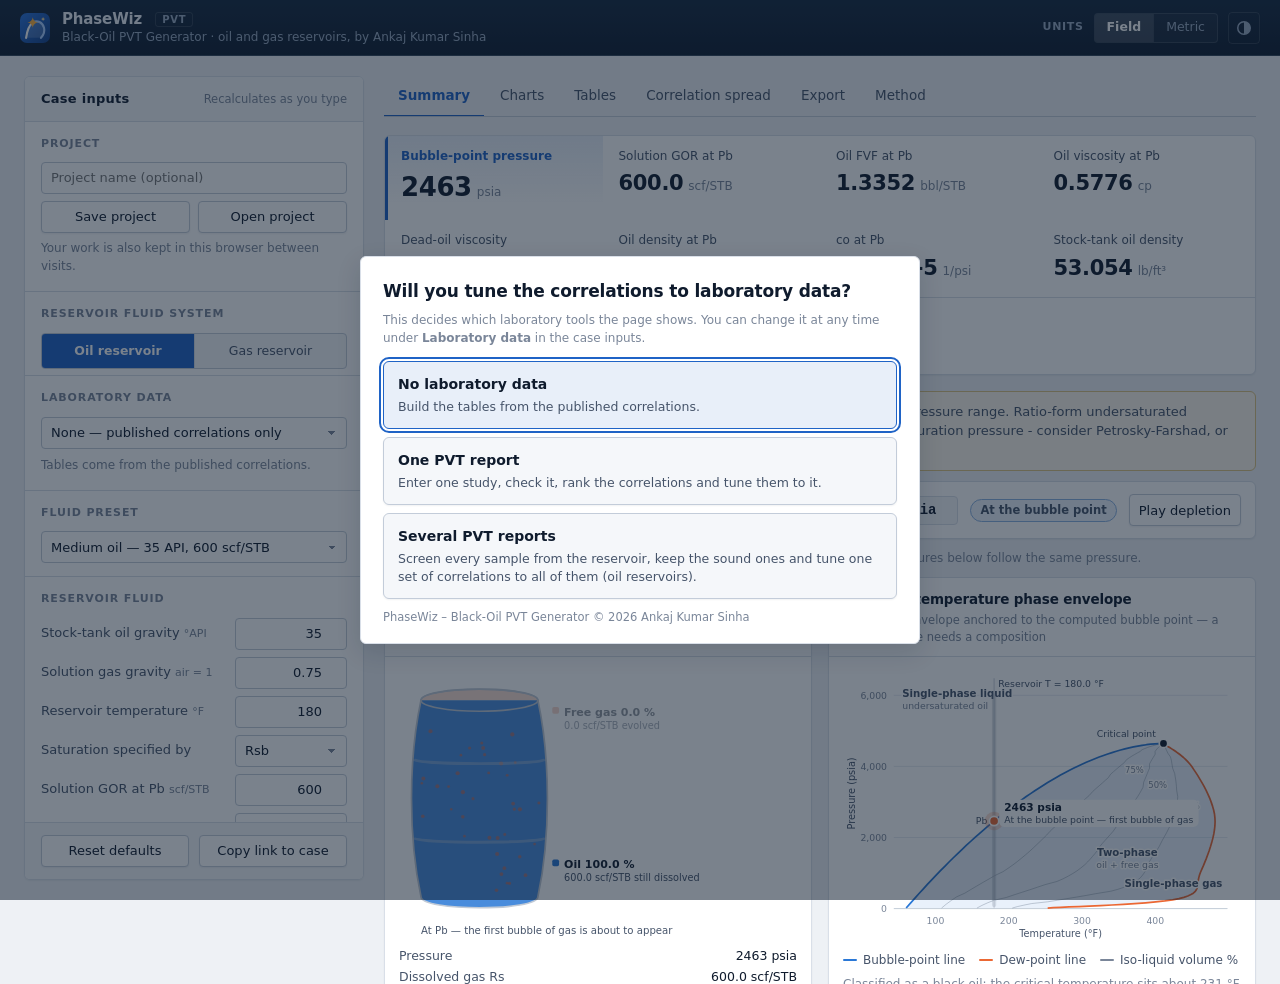
==== commit 0ff6d91b: "Always load the current release: version-tag scripts and styles (v1.7.1) After the PhaseWiz release " ====
--- a/index.html
+++ b/index.html
@@ -7,8 +7,8 @@
 <meta name="description" content="Black-oil PVT correlation generator for oil, gas and formation water, with simulator-ready export.">
 <meta http-equiv="refresh" content="0; url=pvt/">
 <link rel="canonical" href="pvt/">
-<link rel="icon" type="image/svg+xml" href="pvt/favicon.svg">
-<link rel="stylesheet" href="pvt/css/app.css">
+<link rel="icon" type="image/svg+xml" href="pvt/favicon.svg?v=1.7.1">
+<link rel="stylesheet" href="pvt/css/app.css?v=1.7.1">
 <style>
   .redirect { max-width: 560px; margin: 0 auto; padding: 96px 20px; text-align: center; }
   .redirect img { display: block; margin: 0 auto 14px; }
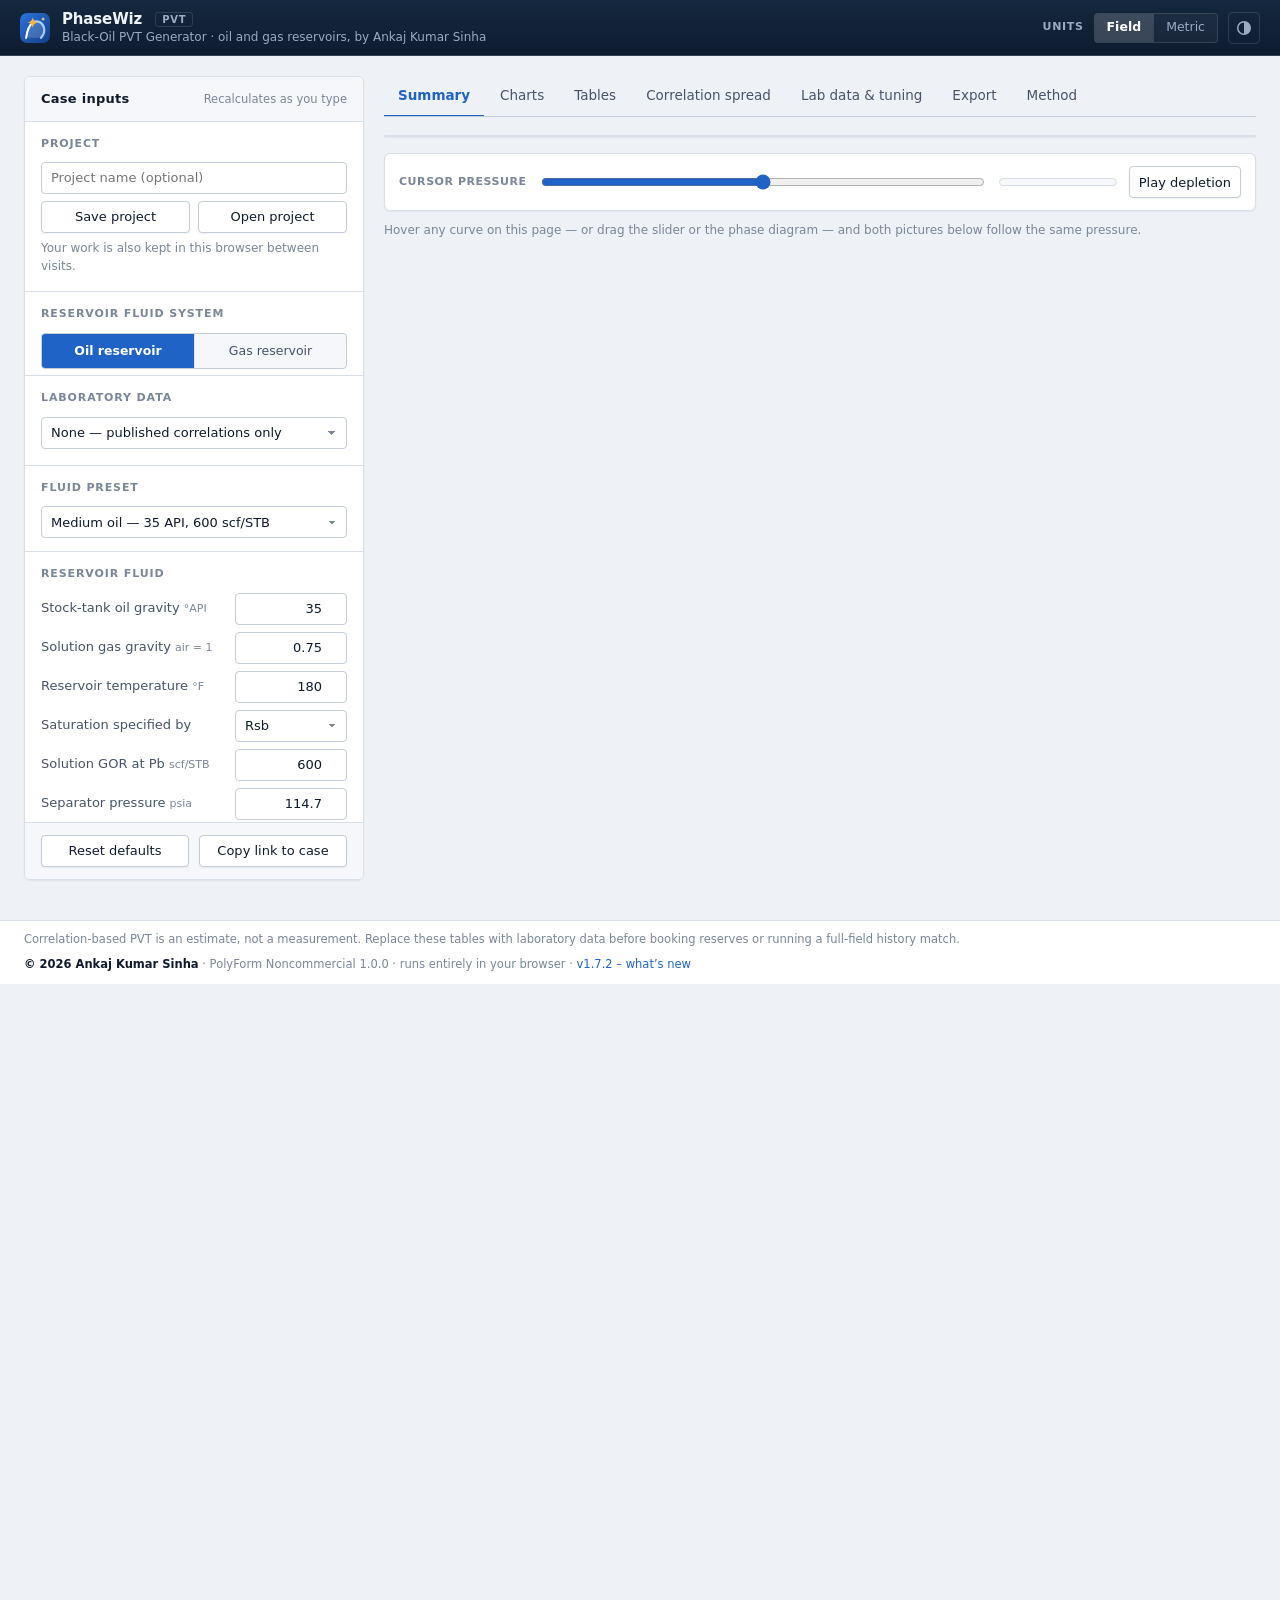
==== commit 2879a0bd: "PDF report: footer no longer overlaps the page number (v1.7.2) The footer credit ("PhaseWiz - Black-" ====
--- a/index.html
+++ b/index.html
@@ -7,8 +7,8 @@
 <meta name="description" content="Black-oil PVT correlation generator for oil, gas and formation water, with simulator-ready export.">
 <meta http-equiv="refresh" content="0; url=pvt/">
 <link rel="canonical" href="pvt/">
-<link rel="icon" type="image/svg+xml" href="pvt/favicon.svg?v=1.7.1">
-<link rel="stylesheet" href="pvt/css/app.css?v=1.7.1">
+<link rel="icon" type="image/svg+xml" href="pvt/favicon.svg?v=1.7.2">
+<link rel="stylesheet" href="pvt/css/app.css?v=1.7.2">
 <style>
   .redirect { max-width: 560px; margin: 0 auto; padding: 96px 20px; text-align: center; }
   .redirect img { display: block; margin: 0 auto 14px; }
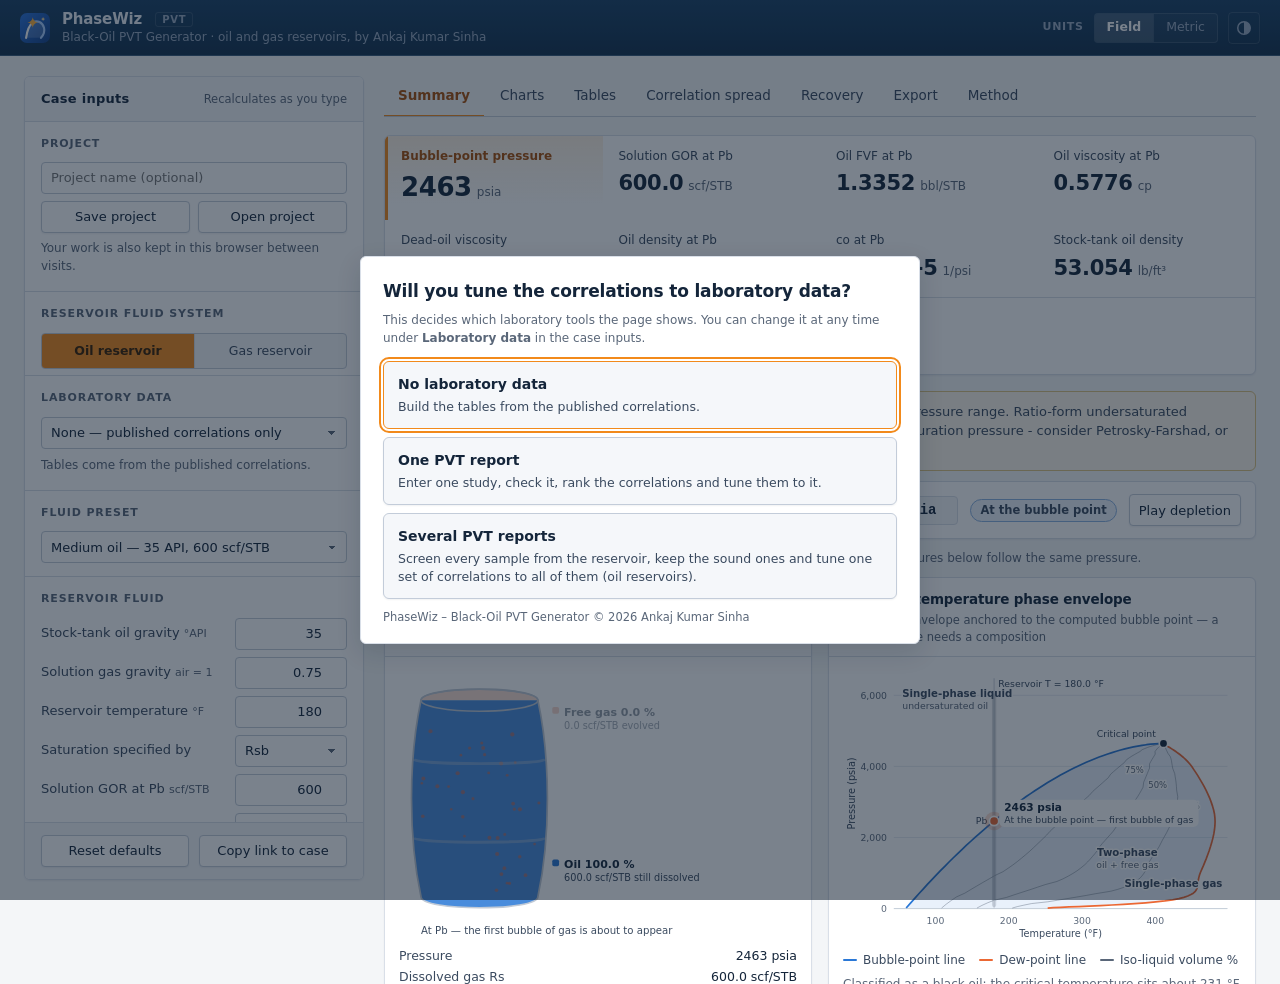
==== commit 6798da2b: "PhaseWiz v1.8.0: mud contamination, Recovery, Samples, Oil and water colours - Oil-based mud contami" ====
--- a/index.html
+++ b/index.html
@@ -7,8 +7,8 @@
 <meta name="description" content="Black-oil PVT correlation generator for oil, gas and formation water, with simulator-ready export.">
 <meta http-equiv="refresh" content="0; url=pvt/">
 <link rel="canonical" href="pvt/">
-<link rel="icon" type="image/svg+xml" href="pvt/favicon.svg?v=1.7.2">
-<link rel="stylesheet" href="pvt/css/app.css?v=1.7.2">
+<link rel="icon" type="image/svg+xml" href="pvt/favicon.svg?v=1.8.0">
+<link rel="stylesheet" href="pvt/css/app.css?v=1.8.0">
 <style>
   .redirect { max-width: 560px; margin: 0 auto; padding: 96px 20px; text-align: center; }
   .redirect img { display: block; margin: 0 auto 14px; }
--- a/pvt/css/app.css
+++ b/pvt/css/app.css
@@ -11,25 +11,27 @@
 :root {
   color-scheme: light;
   /* neutrals (cool slate) */
-  --page: #eef1f5;
+  --page: #f4f6f8;
   --surface-1: #ffffff;
   --surface-2: #f5f7fa;
   --surface-3: #e9edf3;
-  --text-primary: #0f1b2d;
-  --text-secondary: #46546a;
-  --text-muted: #7a8699;
+  --text-primary: #14253a;
+  --text-secondary: #3a4a5f;
+  --text-muted: #5a6779;
   --grid: #e4e9f0;
   --axis: #c1cad6;
   --border: #d9dfe8;
   --border-strong: #c3ccd9;
   /* UI accent */
-  --accent: #1f63c6;
-  --accent-hover: #1a55ab;
-  --accent-ink: #ffffff;
-  --accent-soft: rgba(31, 99, 198, 0.10);
+  --accent: #f28a1b;          /* oil-and-water scheme: orange = actions and focus only */
+  --accent-hover: #d97706;
+  --accent-ink: #3a1f00;      /* dark text on orange fills (white fails contrast) */
+  --accent-soft: #fdf1e2;
+  --accent-text: #a84f08;     /* orange for text/links on light surfaces (>= 4.5:1) */
+  --info: #1f6fb8;            /* cool secondary: info notices, keeps orange away from alerts */
   /* brand bar (stays dark in both themes) */
-  --brand-bg: #0e1c2f;
-  --brand-bg-2: #15283f;
+  --brand-bg: #12304d;
+  --brand-bg-2: #1a4166;
   --brand-ink: #eef3fa;
   --brand-muted: #9aabc2;
   --brand-line: rgba(255, 255, 255, 0.12);
@@ -65,15 +67,17 @@
     --surface-3: #1c2735;
     --text-primary: #e8edf4;
     --text-secondary: #aab5c4;
-    --text-muted: #768396;
+    --text-muted: #93a0b3;
     --grid: #1d2733;
     --axis: #344255;
     --border: #233042;
     --border-strong: #2f3e53;
-    --accent: #4a90e8;
-    --accent-hover: #6aa4ee;
-    --accent-ink: #06121f;
-    --accent-soft: rgba(74, 144, 232, 0.14);
+    --accent: #f28a1b;
+    --accent-hover: #f7a04d;
+    --accent-ink: #2a1600;
+    --accent-soft: #2e2415;
+    --accent-text: #f7a04d;
+    --info: #4a90e8;
     --brand-bg: #060b12;
     --brand-bg-2: #0d1520;
     --brand-line: rgba(255, 255, 255, 0.09);
@@ -97,15 +101,17 @@
   --surface-3: #1c2735;
   --text-primary: #e8edf4;
   --text-secondary: #aab5c4;
-  --text-muted: #768396;
+  --text-muted: #93a0b3;
   --grid: #1d2733;
   --axis: #344255;
   --border: #233042;
   --border-strong: #2f3e53;
-  --accent: #4a90e8;
-  --accent-hover: #6aa4ee;
-  --accent-ink: #06121f;
-  --accent-soft: rgba(74, 144, 232, 0.14);
+  --accent: #f28a1b;
+  --accent-hover: #f7a04d;
+  --accent-ink: #2a1600;
+  --accent-soft: #2e2415;
+  --accent-text: #f7a04d;
+  --info: #4a90e8;
   --brand-bg: #060b12;
   --brand-bg-2: #0d1520;
   --brand-line: rgba(255, 255, 255, 0.09);
@@ -135,7 +141,7 @@
 }
 h1, h2, h3, h4 { margin: 0; font-weight: 600; letter-spacing: -0.01em; }
 p { margin: 0; }
-a { color: var(--accent); }
+a { color: var(--accent-text); }
 code { font-family: var(--mono); font-size: 0.92em; background: var(--surface-3); padding: 0 4px; border-radius: 3px; }
 ::selection { background: var(--accent-soft); }
 
@@ -307,7 +313,7 @@
 }
 .tabs button:hover { background: transparent; color: var(--text-primary); border-bottom-color: var(--axis); }
 .tabs button[aria-selected="true"] {
-  color: var(--accent); font-weight: 600; border-bottom-color: var(--accent);
+  color: var(--accent-text); font-weight: 600; border-bottom-color: var(--accent);
 }
 
 /* ---------- KPI tiles ---------- */
@@ -330,7 +336,7 @@
 }
 .tile .value small { font-size: 12px; font-weight: 500; color: var(--text-muted); margin-left: 5px; letter-spacing: 0; }
 .tile.hero { background: linear-gradient(180deg, var(--accent-soft), transparent 80%), var(--surface-1); box-shadow: inset 3px 0 0 var(--accent), 1px 0 0 var(--border), 0 1px 0 var(--border); }
-.tile.hero .label { color: var(--accent); font-weight: 600; }
+.tile.hero .label { color: var(--accent-text); font-weight: 600; }
 .tile.hero .value { font-size: 26px; }
 
 /* ---------- charts ---------- */
@@ -407,7 +413,7 @@
   text-align: right; border-bottom: 1px solid var(--border-strong);
 }
 th:first-child, td:first-child { text-align: left; }
-tbody tr:hover td { background: var(--accent-soft); }
+tbody tr:hover td { background: var(--surface-2); }
 tbody tr.is-pb td { background: var(--accent-soft); }
 tbody tr.is-pb { box-shadow: inset 3px 0 0 var(--accent); }
 tbody tr.is-pb td { font-weight: 600; }
@@ -429,8 +435,8 @@
 .notice.warn .icon { background: var(--warning); color: #1c1400; }
 .notice.error { border-color: color-mix(in srgb, var(--critical) 50%, var(--border)); background: color-mix(in srgb, var(--critical) 8%, var(--surface-1)); color: var(--text-primary); }
 .notice.error .icon { background: var(--critical); }
-.notice.info { border-color: color-mix(in srgb, var(--accent) 40%, var(--border)); background: color-mix(in srgb, var(--accent) 7%, var(--surface-1)); }
-.notice.info .icon { background: var(--accent); color: var(--accent-ink); }
+.notice.info { border-color: color-mix(in srgb, var(--info) 40%, var(--border)); background: color-mix(in srgb, var(--info) 7%, var(--surface-1)); }
+.notice.info .icon { background: var(--info); color: #fff; }
 .notice.ok { border-color: color-mix(in srgb, var(--good) 40%, var(--border)); background: color-mix(in srgb, var(--good) 7%, var(--surface-1)); }
 .notice.ok .icon { background: var(--good); }
 
@@ -475,7 +481,7 @@
   display: flex; gap: 8px 24px; flex-wrap: wrap; justify-content: space-between;
 }
 .foot-meta { white-space: nowrap; }
-.foot-meta a { color: var(--accent); text-decoration: none; }
+.foot-meta a { color: var(--accent-text); text-decoration: none; }
 .foot-meta a:hover { text-decoration: underline; }
 @media (max-width: 720px) { .foot-inner { padding: 10px 16px; } .foot-meta { white-space: normal; } }
 
@@ -691,7 +697,7 @@
 .screen-table tr.is-out td:nth-child(n+2) { color: var(--text-muted); }
 .screen-table tr.is-out .qc-dot { opacity: 0.75; }
 button.link {
-  background: none; border: 0; box-shadow: none; padding: 0; min-height: 0; color: var(--accent);
+  background: none; border: 0; box-shadow: none; padding: 0; min-height: 0; color: var(--accent-text);
   font: inherit; font-weight: 600; cursor: pointer; text-align: left;
 }
 button.link:hover { text-decoration: underline; }
@@ -704,7 +710,7 @@
   min-height: 0; padding: 2px 8px; margin: 2px 4px 2px 0; border-radius: 999px; font-size: 11.5px;
   background: var(--surface-2); border: 1px solid var(--border); color: var(--text-secondary);
 }
-button.chip.on { border-color: var(--accent); color: var(--accent); font-weight: 600; }
+button.chip.on { border-color: var(--accent); color: var(--accent-text); font-weight: 600; }
 .samples-chart .lab-dot.slot-1 { stroke: var(--slot-1) !important; }
 .samples-chart .lab-dot.slot-2 { stroke: var(--slot-2) !important; }
 .samples-chart .lab-dot.slot-3 { stroke: var(--slot-3) !important; }
@@ -743,7 +749,7 @@
   width: 100%; box-sizing: border-box; white-space: normal; height: auto;
   border: 1px solid var(--border-strong); border-radius: var(--radius); background: var(--surface-2);
 }
-.mode-choices button:hover, .mode-choices button:focus-visible { border-color: var(--accent); background: var(--accent-soft); }
+.mode-choices button:hover, .mode-choices button:focus-visible { border-color: var(--accent); background: var(--surface-2); }
 .mode-choices strong { font-size: 14px; }
 .mode-choices span { font-size: 12.5px; color: var(--text-secondary); font-weight: 400; line-height: 1.45; }
 .mode-dialog-foot { margin: 6px 0 0; font-size: 11.5px; color: var(--text-muted); }
@@ -816,3 +822,95 @@
 .rep-pick-hint { margin: 2px 0 10px; }
 .phase-source { display: flex; flex-wrap: wrap; gap: 6px 10px; align-items: center; margin: 4px 0 8px; font-size: 12.5px; }
 .phase-source select { max-width: 100%; }
+
+/* ---------------- recovery screening ---------------- */
+.band { stroke: none; opacity: 0.16; }
+.band.slot-1 { fill: var(--slot-1); } .band.slot-2 { fill: var(--slot-2); } .band.slot-3 { fill: var(--slot-3); }
+.rec-banner { font-weight: 500; }
+.rec-inputs { border: 1px solid var(--border); border-radius: var(--radius); background: var(--surface-1); margin-bottom: 14px; box-shadow: var(--shadow-1); }
+.rec-inputs > summary { padding: 10px 14px; cursor: pointer; font-size: 13.5px; font-weight: 600; list-style: none; display: flex; gap: 10px; align-items: center; }
+.rec-inputs > summary::-webkit-details-marker { display: none; }
+.rec-inputs > summary::after { content: "▸"; margin-left: auto; color: var(--text-muted); transition: transform 0.15s; }
+.rec-inputs[open] > summary::after { transform: rotate(90deg); }
+.rec-inputs[open] > summary { border-bottom: 1px solid var(--border); }
+.rec-input-body { padding: 10px 14px 12px; }
+.rec-grid { display: grid; grid-template-columns: repeat(auto-fill, minmax(min(250px, 100%), 1fr)); gap: 2px 18px; }
+.rec-grid .field { grid-template-columns: 1fr 104px; }
+.rec-grid .field > label { font-size: 12.5px; }
+.rec-grid input::placeholder { color: var(--text-muted); opacity: 1; }
+.rec-grid input.entered { border-color: var(--accent); font-weight: 600; }
+.rec-group { grid-column: 1 / -1; font-size: 11px; font-weight: 700; letter-spacing: 0.08em; text-transform: uppercase; color: var(--text-muted); padding: 10px 0 4px; }
+.def-badge {
+  display: inline-block; padding: 0 6px; border-radius: 999px; font-size: 10.5px; font-weight: 600; line-height: 16px;
+  color: var(--warning); border: 1px solid color-mix(in srgb, var(--warning) 55%, transparent); white-space: nowrap; vertical-align: 1px;
+}
+.def-badge.entered { color: var(--good); border-color: color-mix(in srgb, var(--good) 50%, transparent); }
+.rec-summary { background: var(--surface-1); border: 1px solid var(--border); border-radius: var(--radius); box-shadow: var(--shadow-1); padding: 12px 14px 8px; margin-bottom: 14px; }
+.rec-summary h3 { font-size: 13.5px; margin-bottom: 2px; }
+.rec-row { display: grid; grid-template-columns: minmax(150px, 240px) minmax(0, 1fr) 96px; gap: 12px; align-items: center; padding: 7px 0; border-top: 1px solid var(--grid); }
+.rec-row:first-of-type { border-top: 0; }
+.rec-name { font-size: 12.5px; color: var(--text-secondary); line-height: 1.35; }
+.rec-name small { display: block; color: var(--text-muted); font-size: 11px; }
+.rec-track { position: relative; height: 16px; background: var(--surface-3); border-radius: 3px; }
+.rec-band { position: absolute; top: 0; bottom: 0; border-radius: 3px; opacity: 0.28; }
+.rec-bar { position: absolute; left: 0; top: 4px; bottom: 4px; border-radius: 2px; }
+.rec-tick { position: absolute; top: -2px; bottom: -2px; width: 2px; border-radius: 1px; }
+.rec-val { font-variant-numeric: tabular-nums; font-weight: 600; text-align: right; font-size: 14px; }
+.rec-val small { display: block; font-weight: 400; font-size: 11px; color: var(--text-muted); }
+.rec-c1 { background: var(--slot-1); } .rec-c2 { background: var(--slot-2); } .rec-c3 { background: var(--slot-3); } .rec-c4 { background: var(--slot-4); } .rec-c7 { background: var(--slot-7); }
+.rec-scale { display: grid; grid-template-columns: minmax(150px, 240px) minmax(0, 1fr) 96px; gap: 12px; font-size: 10.5px; color: var(--text-muted); }
+.rec-scale > div { display: flex; justify-content: space-between; font-variant-numeric: tabular-nums; }
+.basis-card { border: 1px solid var(--border); border-radius: var(--radius); background: var(--surface-1); margin-bottom: 8px; }
+.basis-card > summary { display: flex; gap: 10px; align-items: center; padding: 9px 12px; cursor: pointer; list-style: none; font-size: 13px; }
+.basis-card > summary::-webkit-details-marker { display: none; }
+.basis-card > summary::after { content: "▸"; margin-left: auto; color: var(--text-muted); transition: transform 0.15s; }
+.basis-card[open] > summary::after { transform: rotate(90deg); }
+.basis-card[open] > summary { border-bottom: 1px solid var(--border); }
+.basis-card .basis-val { font-variant-numeric: tabular-nums; font-weight: 600; }
+.basis-body { padding: 10px 12px 12px; display: grid; grid-template-columns: repeat(auto-fit, minmax(min(280px, 100%), 1fr)); gap: 10px 20px; font-size: 12.5px; }
+.basis-body h4 { font-size: 11px; font-weight: 700; letter-spacing: 0.06em; text-transform: uppercase; color: var(--text-muted); margin: 0 0 4px; }
+.basis-body ul { margin: 0; padding-left: 16px; color: var(--text-secondary); }
+.basis-body dl { display: grid; grid-template-columns: 1fr auto; gap: 2px 10px; margin: 0; }
+.basis-body dd { margin: 0; text-align: right; font-variant-numeric: tabular-nums; }
+.basis-body dt { color: var(--text-secondary); }
+.basis-ref { grid-column: 1 / -1; color: var(--text-secondary); }
+@media (max-width: 640px) {
+  .rec-row, .rec-scale { grid-template-columns: minmax(0, 1fr) 84px; }
+  .rec-row .rec-track { grid-column: 1 / -1; grid-row: 2; }
+  .rec-scale > span { display: none; }
+  .rec-scale > div { grid-column: 1 / -1; }
+  .rec-scale > span:last-child { display: none; }
+}
+
+/* ---------------- sample comparison ---------------- */
+.cmp-controls { display: flex; flex-wrap: wrap; gap: 8px 18px; align-items: center; margin-bottom: 10px; font-size: 12.5px; }
+.cmp-controls .switch { font-size: 12.5px; font-weight: 500; }
+.cmp-chips { display: flex; flex-wrap: wrap; gap: 4px; margin-bottom: 14px; }
+.cmp-chips .chip { display: inline-flex; align-items: center; gap: 6px; }
+.cmp-chips .chip.off { opacity: 0.45; text-decoration: line-through; }
+.cmp-swatch { width: 10px; height: 10px; border-radius: 2px; display: inline-block; flex: none; }
+.cmp-section { margin: 18px 0 8px; display: flex; align-items: baseline; gap: 10px; flex-wrap: wrap; }
+.cmp-section h3 { font-size: 14.5px; }
+.cmp-section .hint { margin: 0; }
+.cmp-bars { background: var(--surface-1); border: 1px solid var(--border); border-radius: var(--radius); box-shadow: var(--shadow-1); padding: 0 14px 10px; margin-bottom: 16px; }
+.cmp-bars svg { display: block; width: 100%; height: auto; }
+.cmp-bar { stroke: none; }
+.cmp-bar.slot-1, .cmp-swatch.slot-1 { fill: var(--slot-1); background: var(--slot-1); }
+.cmp-bar.slot-2, .cmp-swatch.slot-2 { fill: var(--slot-2); background: var(--slot-2); }
+.cmp-bar.slot-3, .cmp-swatch.slot-3 { fill: var(--slot-3); background: var(--slot-3); }
+.cmp-bar.slot-4, .cmp-swatch.slot-4 { fill: var(--slot-4); background: var(--slot-4); }
+.cmp-bar.slot-5, .cmp-swatch.slot-5 { fill: var(--slot-5); background: var(--slot-5); }
+.cmp-bar.slot-6, .cmp-swatch.slot-6 { fill: var(--slot-6); background: var(--slot-6); }
+.cmp-bar.slot-7, .cmp-swatch.slot-7 { fill: var(--slot-7); background: var(--slot-7); }
+.cmp-bar.slot-8, .cmp-swatch.slot-8 { fill: var(--slot-8); background: var(--slot-8); }
+.cmp-table td:first-child { font-weight: 600; }
+.cmp-table td.cmp-out { color: var(--critical); font-weight: 600; }
+.cmp-charts .lab-dot.slot-1 { stroke: var(--slot-1) !important; } .cmp-charts .lab-dot.slot-2 { stroke: var(--slot-2) !important; }
+.cmp-charts .lab-dot.slot-3 { stroke: var(--slot-3) !important; } .cmp-charts .lab-dot.slot-4 { stroke: var(--slot-4) !important; }
+.cmp-charts .lab-dot.slot-5 { stroke: var(--slot-5) !important; } .cmp-charts .lab-dot.slot-6 { stroke: var(--slot-6) !important; }
+.cmp-charts .lab-dot.slot-7 { stroke: var(--slot-7) !important; } .cmp-charts .lab-dot.slot-8 { stroke: var(--slot-8) !important; }
+.cmp-charts .legend-key.scatter.slot-1 { border-color: var(--slot-1); } .cmp-charts .legend-key.scatter.slot-2 { border-color: var(--slot-2); }
+.cmp-charts .legend-key.scatter.slot-3 { border-color: var(--slot-3); } .cmp-charts .legend-key.scatter.slot-4 { border-color: var(--slot-4); }
+.cmp-charts .legend-key.scatter.slot-5 { border-color: var(--slot-5); } .cmp-charts .legend-key.scatter.slot-6 { border-color: var(--slot-6); }
+.cmp-charts .legend-key.scatter.slot-7 { border-color: var(--slot-7); } .cmp-charts .legend-key.scatter.slot-8 { border-color: var(--slot-8); }
+.bar-tip { position: absolute; pointer-events: none; }
